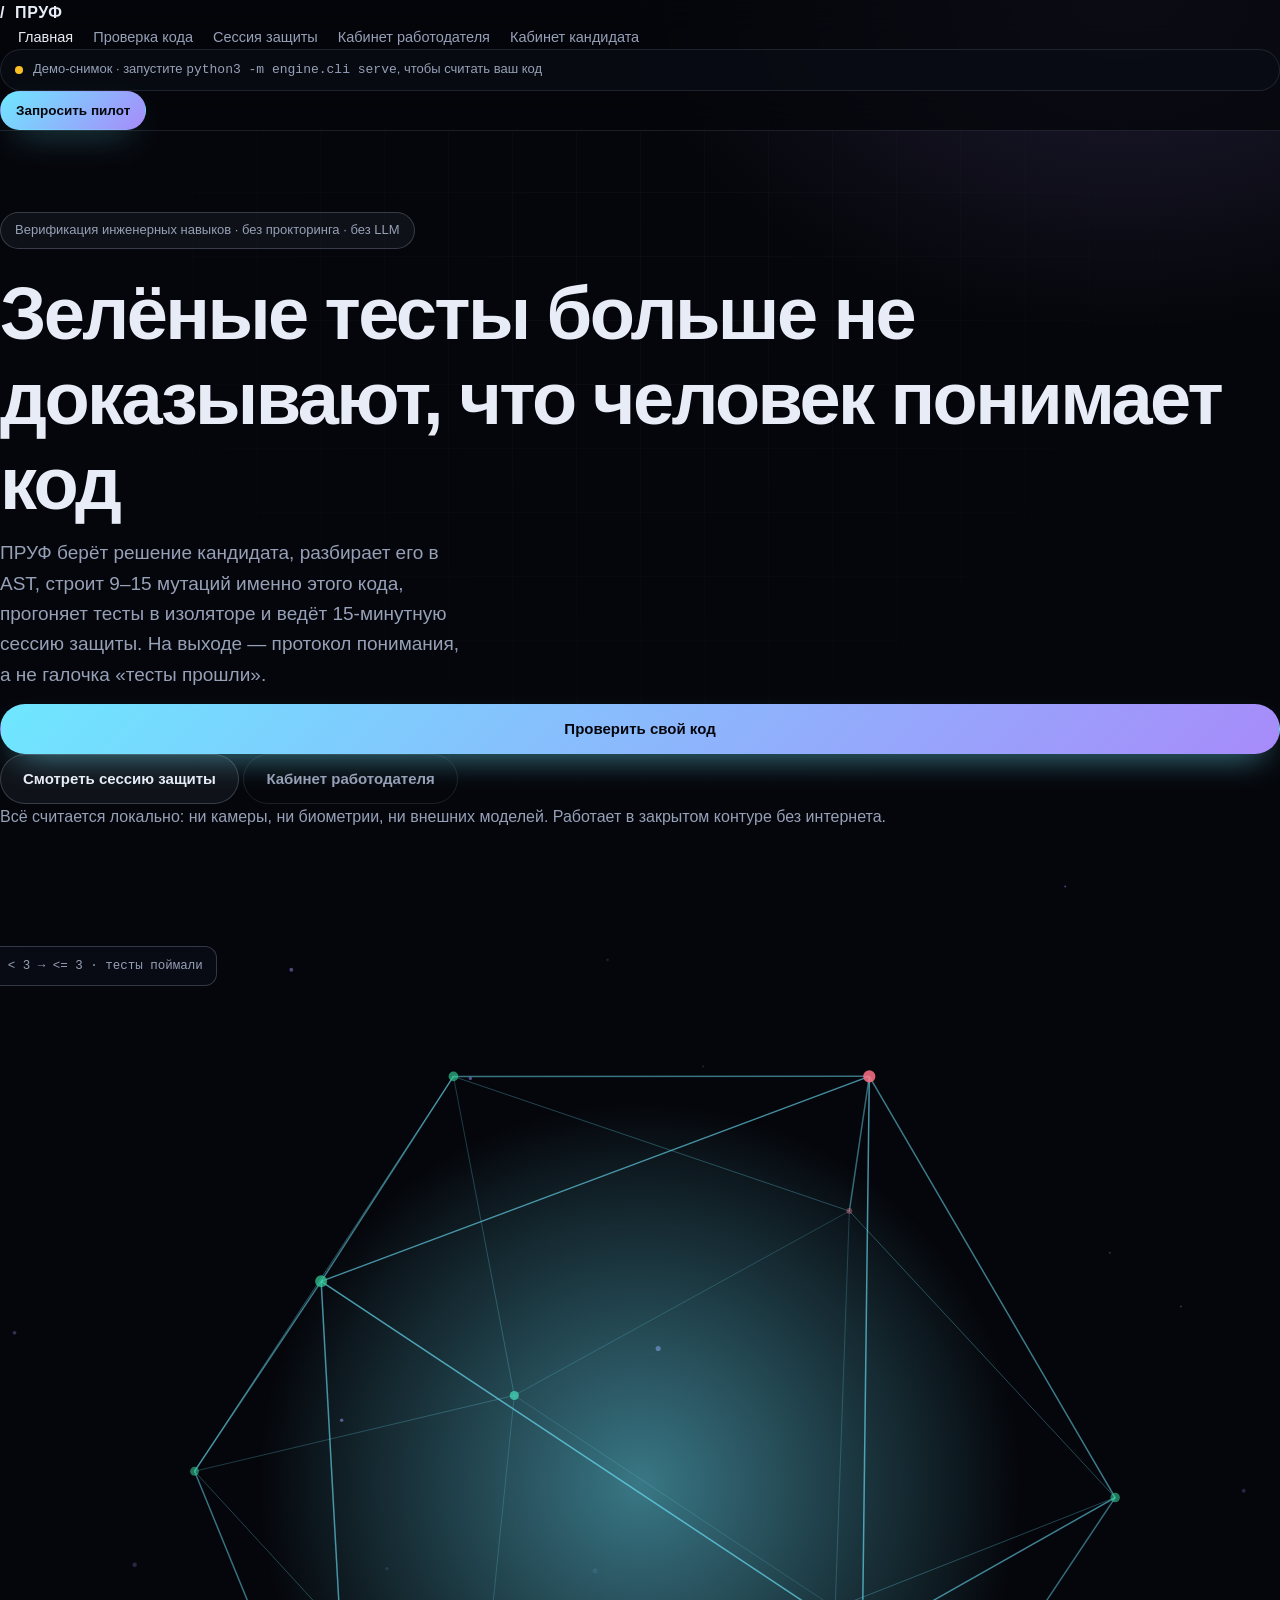
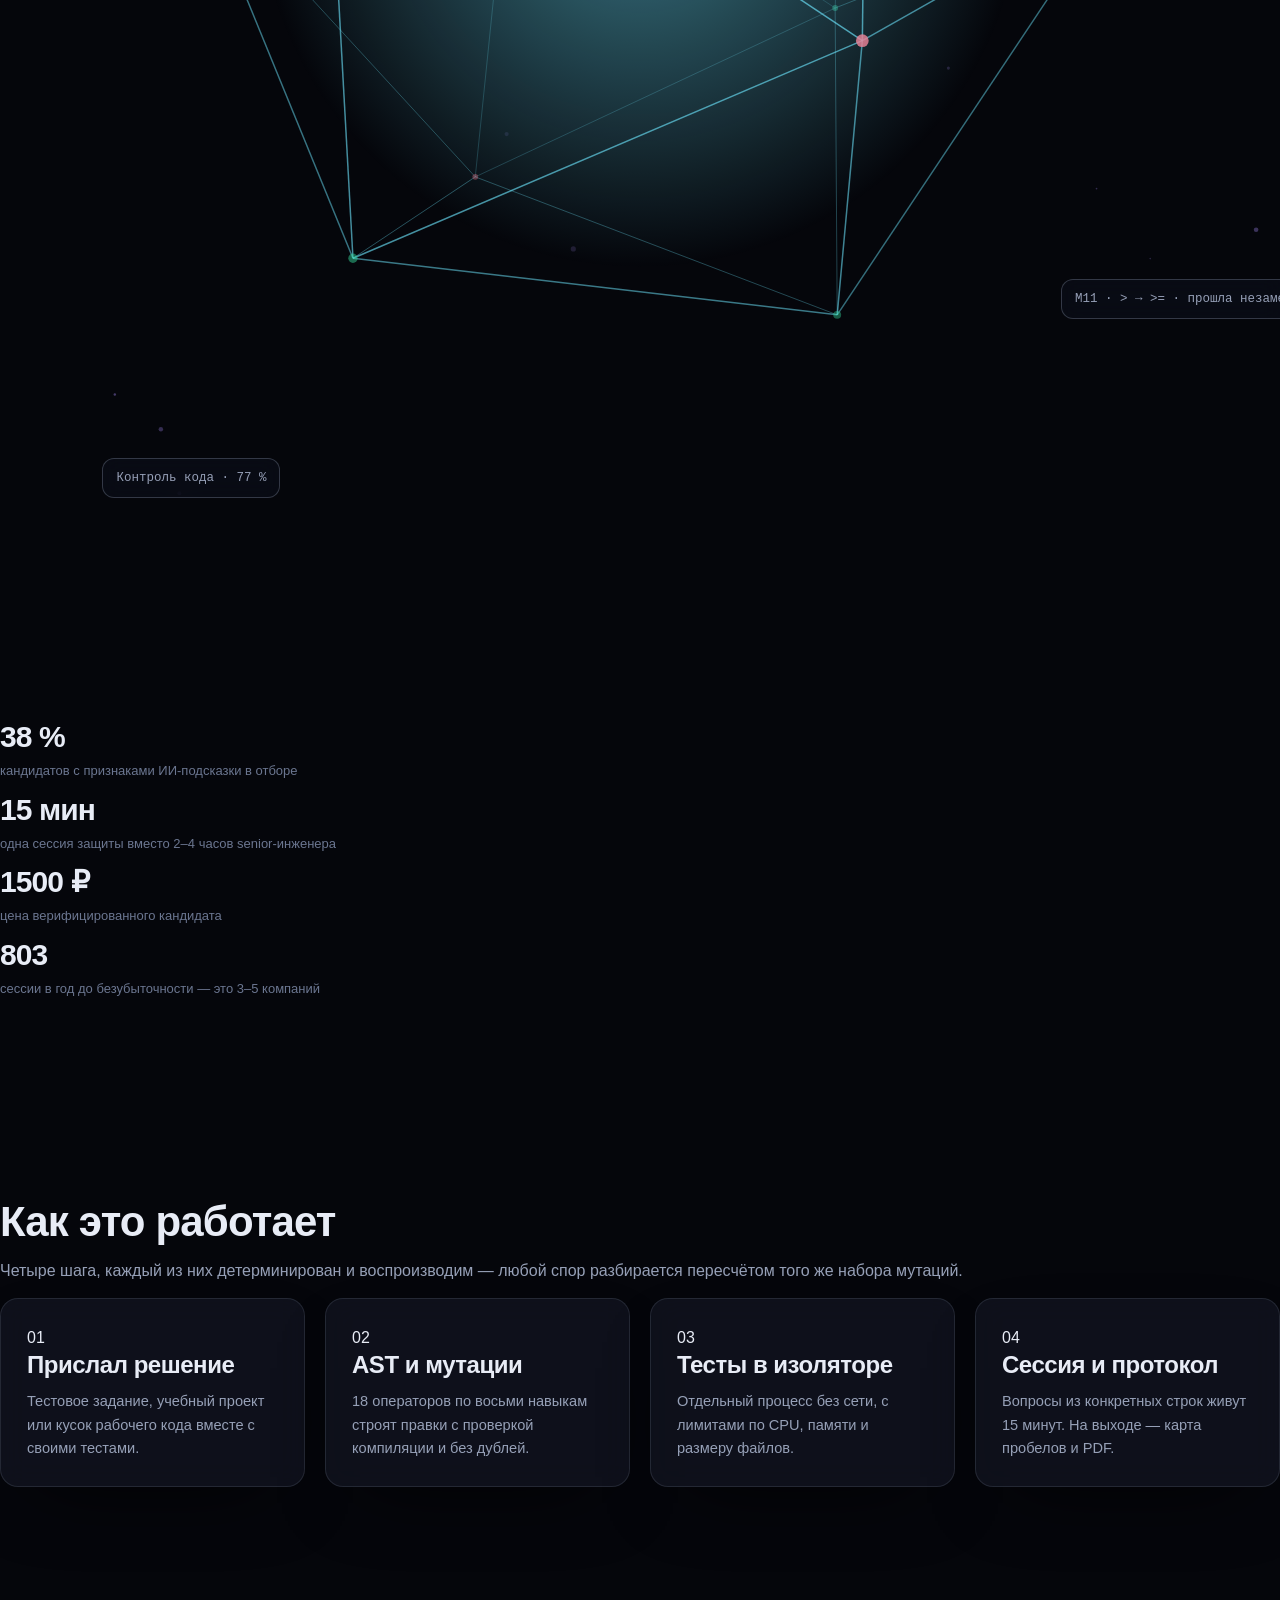
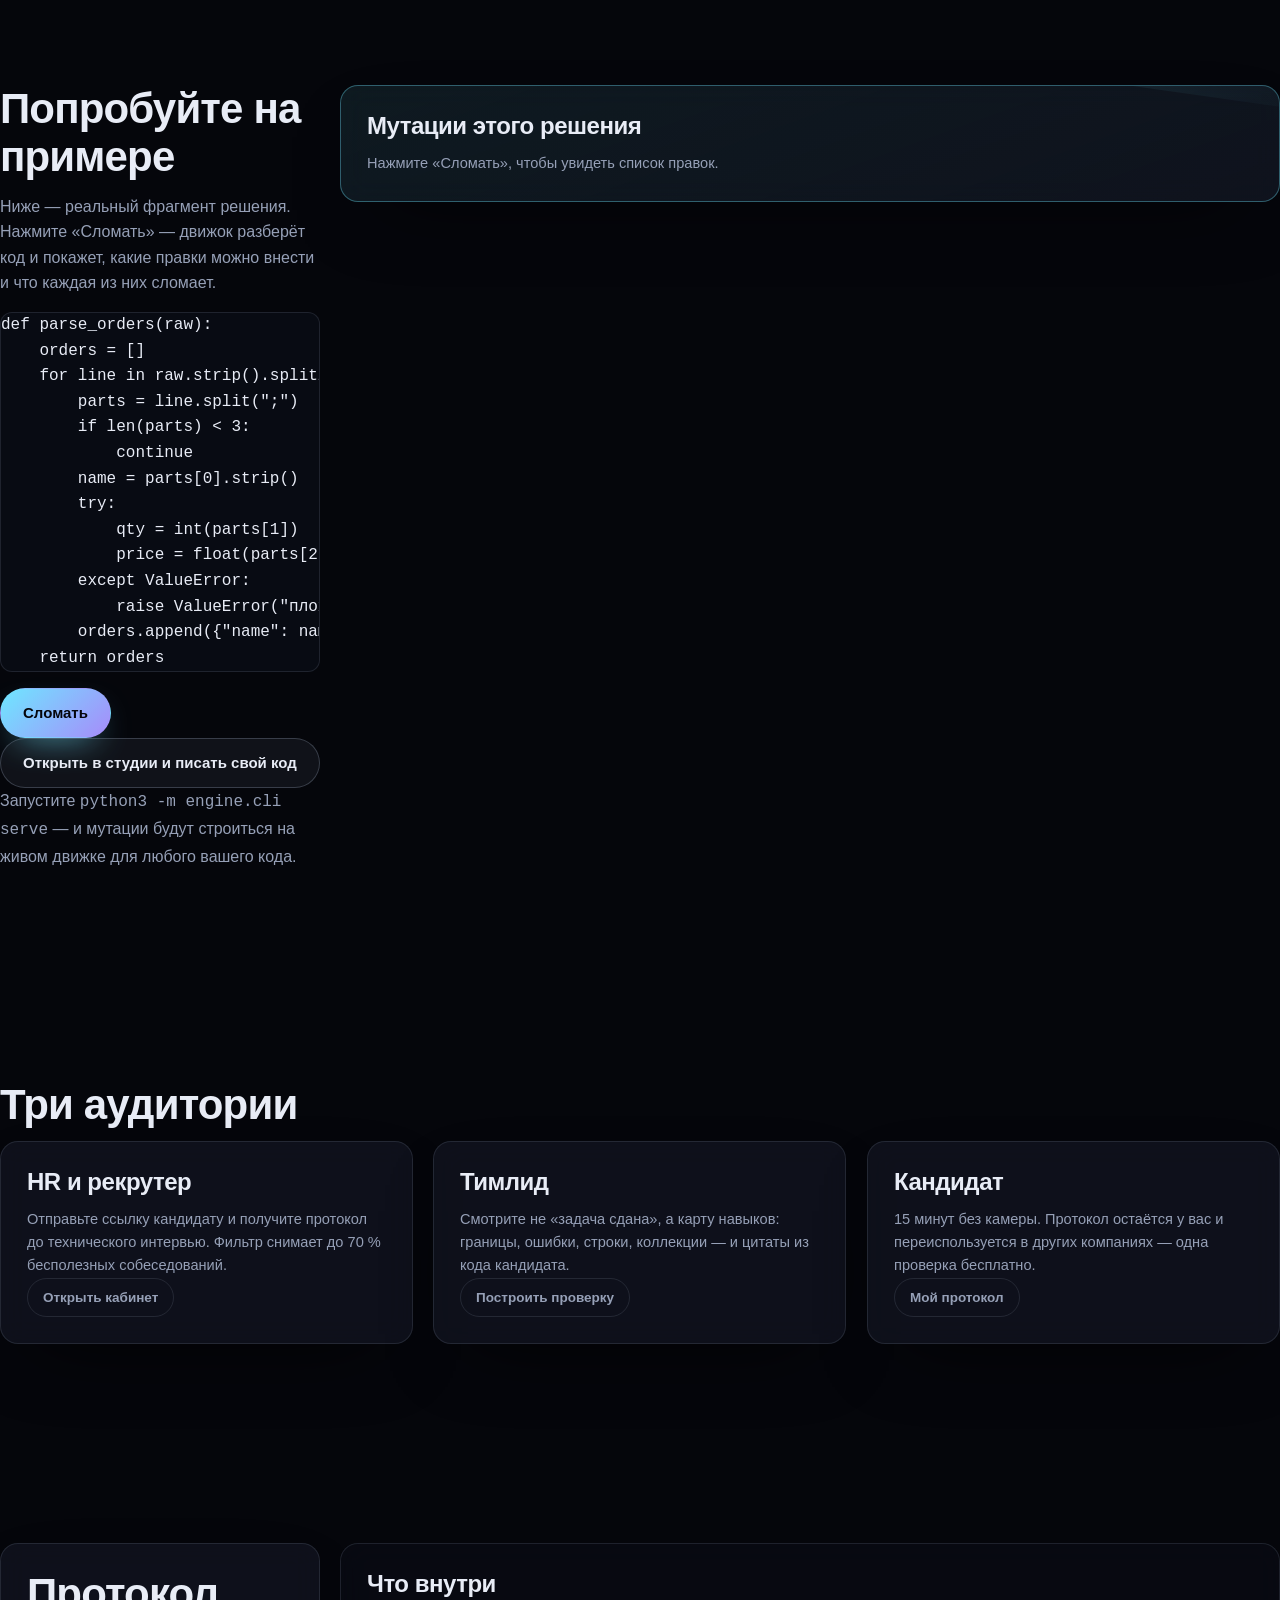
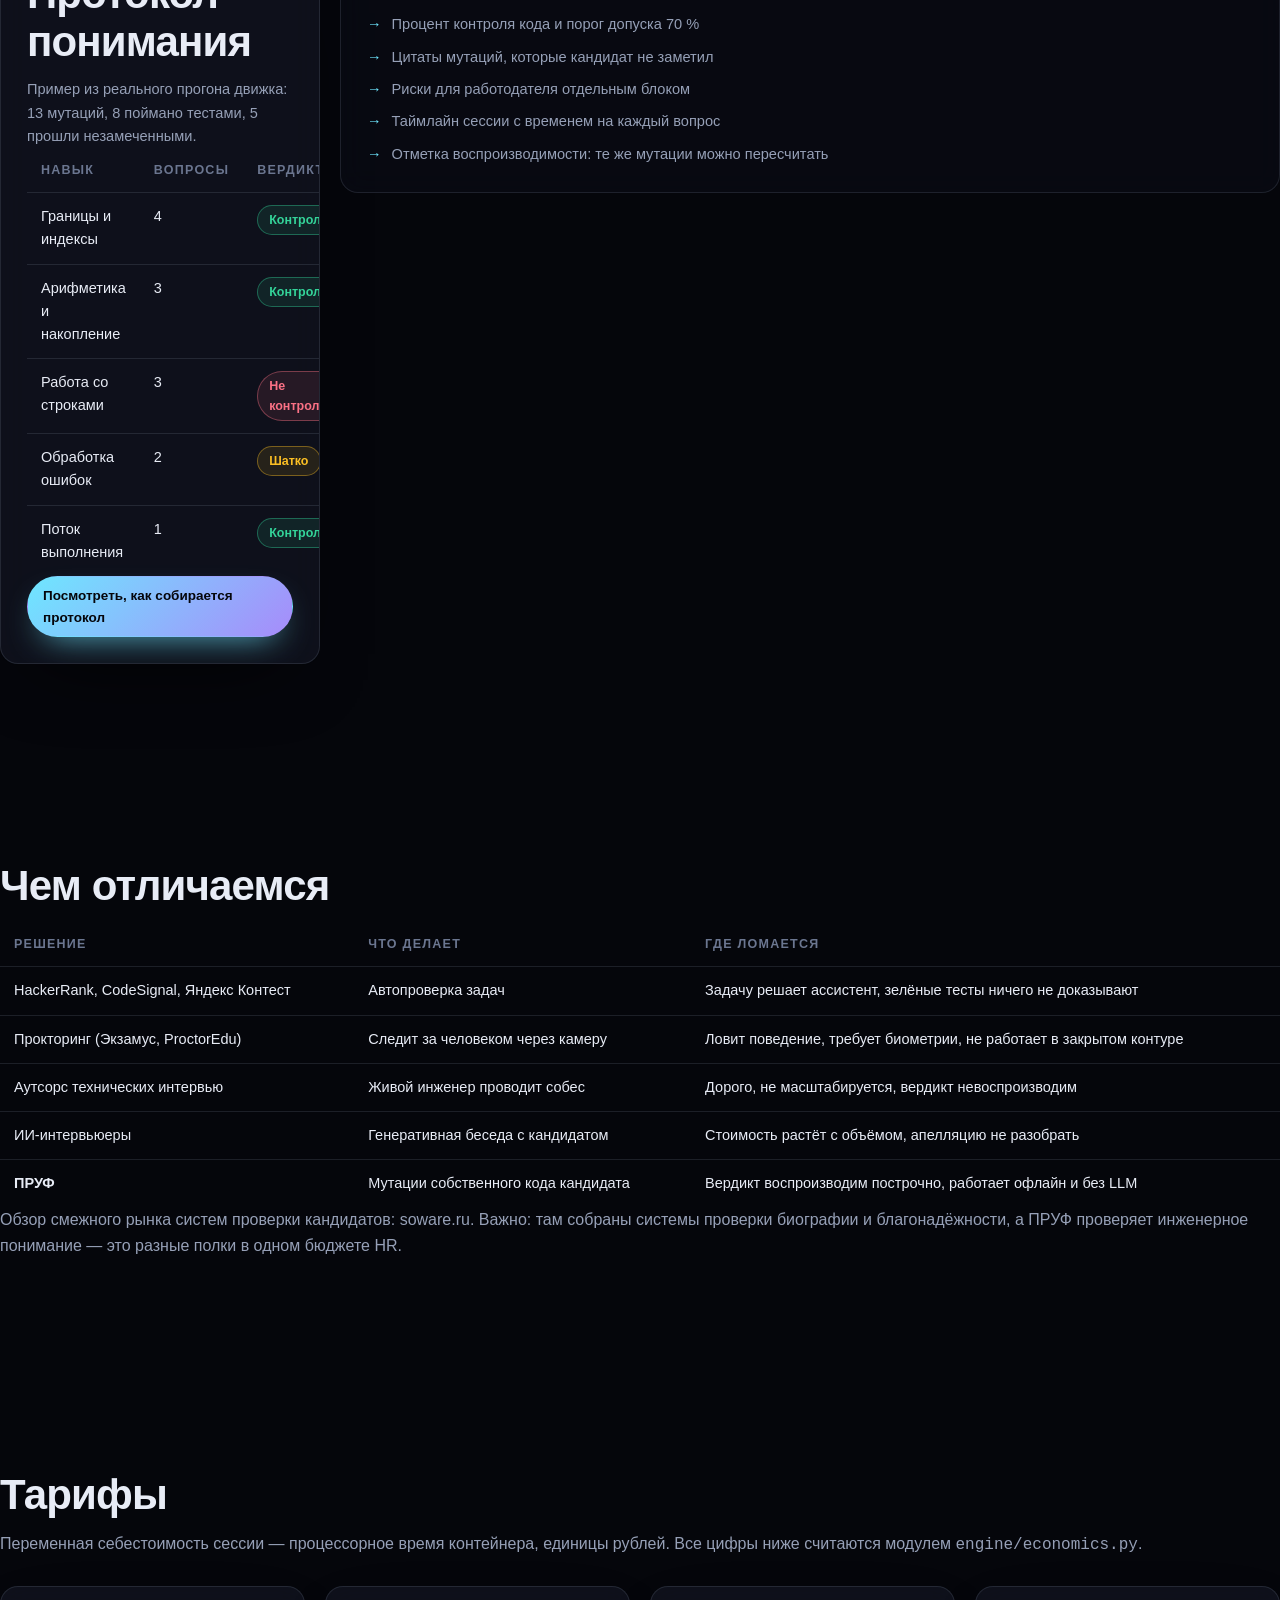
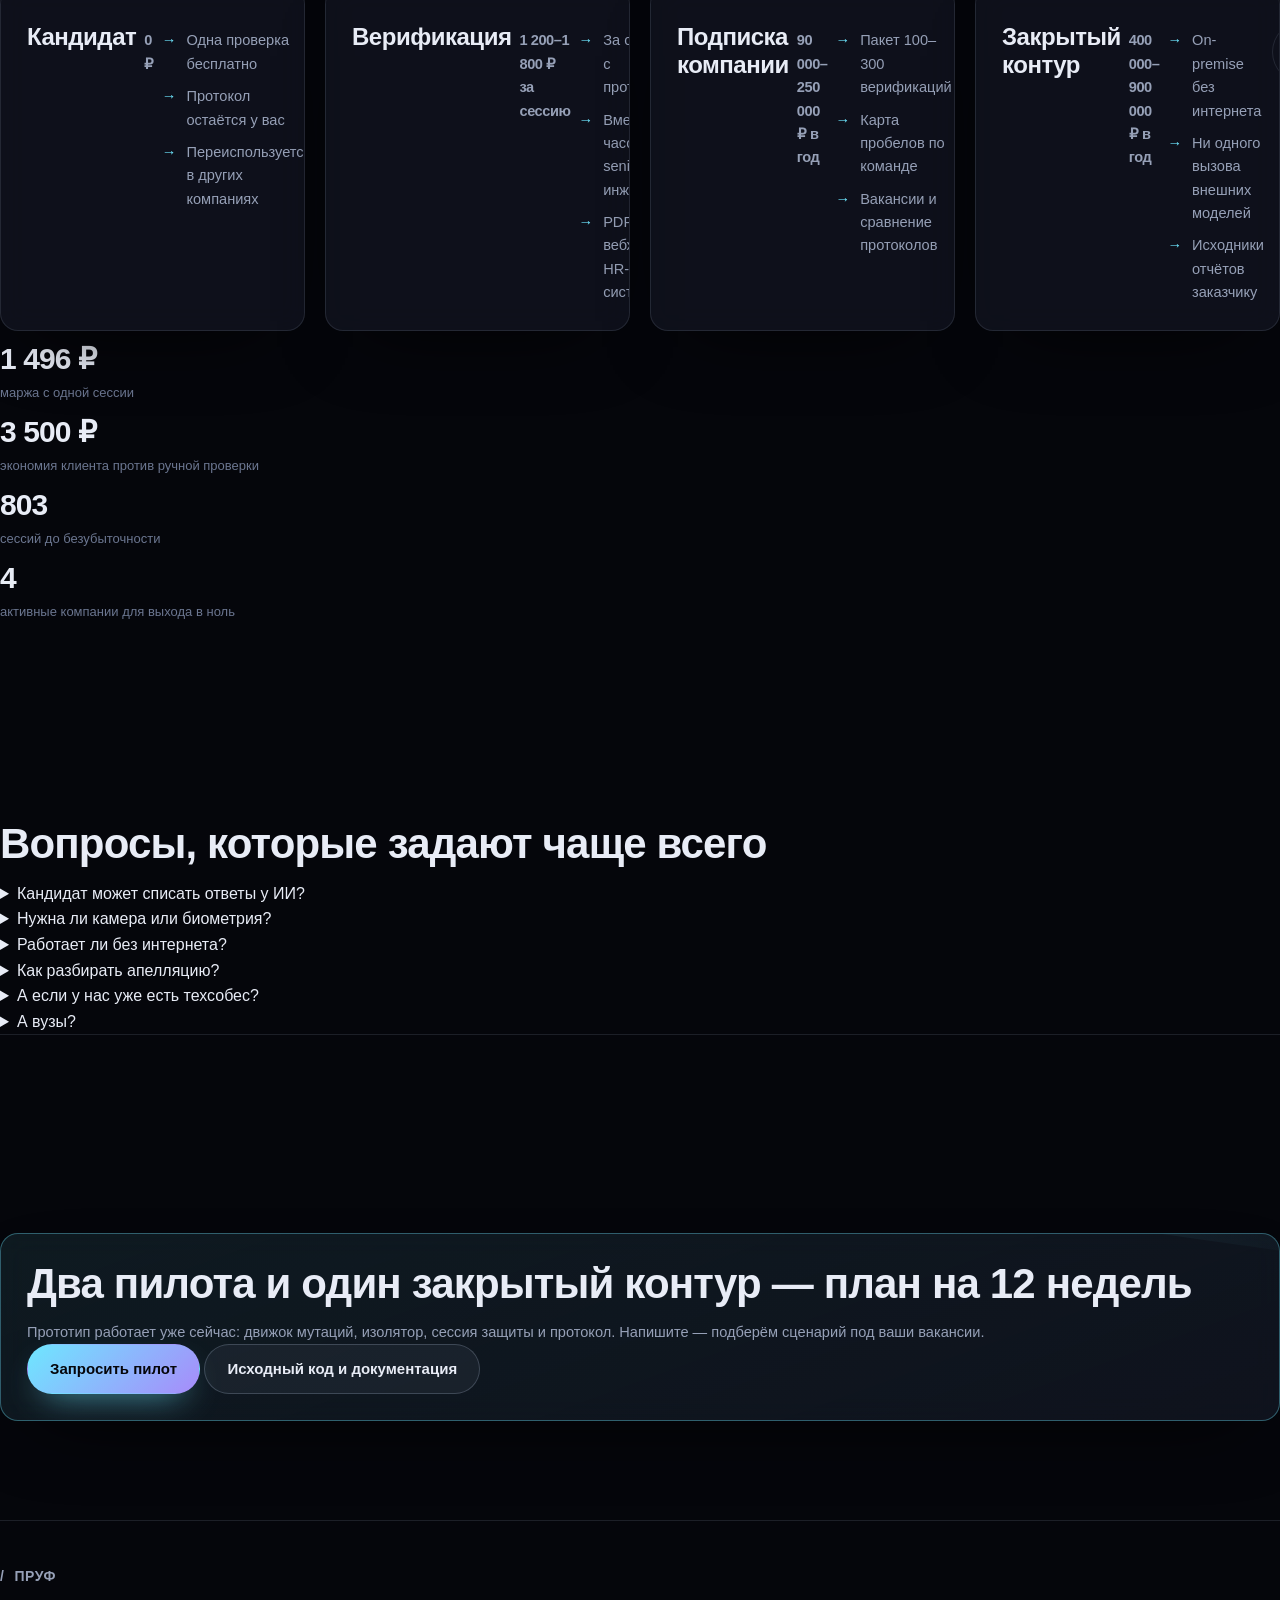
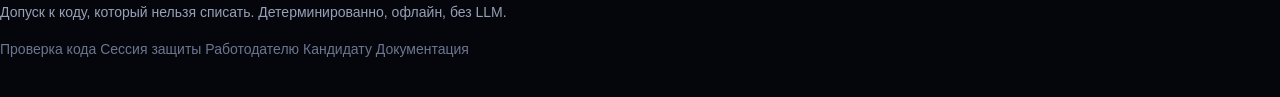
==== web/index.html @ 2e1e7171 "web: заглавная страница — 3D-сцена, живой пример мутаций, тарифы, FAQ" ====
<!doctype html>
<html lang="ru">
<head>
<meta charset="utf-8">
<meta name="viewport" content="width=device-width, initial-scale=1">
<title>ПРУФ — допуск к коду, который нельзя списать</title>
<meta name="description" content="ПРУФ — платформа верификации инженерных навыков: мутации кода кандидата, 15-минутная сессия защиты и протокол понимания без прокторинга и без LLM.">
<link rel="stylesheet" href="css/app.css">
</head>
<body>

<header class="nav">
  <a class="brand" href="index.html"><span class="brand__slash">/</span> ПРУФ</a>
  <nav class="nav__links">
    <a href="index.html">Главная</a>
    <a href="studio.html">Проверка кода</a>
    <a href="session.html?demo=1">Сессия защиты</a>
    <a href="employer.html">Кабинет работодателя</a>
    <a href="candidate.html">Кабинет кандидата</a>
  </nav>
  <div class="nav__actions">
    <span class="enginebar" data-engine-badge></span>
    <button class="btn btn--sm" type="button" data-modal-open="lead">Запросить пилот</button>
  </div>
</header>

<main>

<section class="hero">
  <div class="hero__text">
    <p class="hero__eyebrow reveal">Верификация инженерных навыков · без прокторинга · без LLM</p>
    <h1 class="hero__title reveal" data-delay="80">Зелёные тесты больше не доказывают, что человек понимает код</h1>
    <p class="hero__lead reveal" data-delay="160">ПРУФ берёт решение кандидата, разбирает его в AST, строит 9–15 мутаций именно этого кода, прогоняет тесты в изоляторе и ведёт 15-минутную сессию защиты. На выходе — протокол понимания, а не галочка «тесты прошли».</p>
    <div class="row row--wrap reveal" data-delay="240">
      <a class="btn btn--wide" href="studio.html">Проверить свой код</a>
      <a class="btn btn--ghost" href="session.html?demo=1">Смотреть сессию защиты</a>
      <a class="btn btn--quiet" href="employer.html">Кабинет работодателя</a>
    </div>
    <p class="hero__note reveal" data-delay="320">Всё считается локально: ни камеры, ни биометрии, ни внешних моделей. Работает в закрытом контуре без интернета.</p>
  </div>
  <div class="scene">
    <canvas class="scene__canvas" id="scene" data-scene width="720" height="620" aria-hidden="true"></canvas>
    <div class="scene__fallback" aria-hidden="true">
      <div class="scene__cube">
        <span class="f1"></span><span class="f2"></span><span class="f3"></span>
        <span class="f4"></span><span class="f5"></span><span class="f6"></span>
      </div>
    </div>
    <div class="scene__chip scene__chip--a">M03 · &lt; 3 → &lt;= 3 · тесты поймали</div>
    <div class="scene__chip scene__chip--b">M11 · &gt; → &gt;= · прошла незамеченной</div>
    <div class="scene__chip scene__chip--c">Контроль кода · 77 %</div>
  </div>
</section>

<section class="section">
  <div class="kpi reveal">
    <div class="kpi__item">
      <div class="kpi__value"><span data-count="38" data-suffix=" %">38 %</span></div>
      <div class="kpi__label">кандидатов с признаками ИИ-подсказки в отборе</div>
    </div>
    <div class="kpi__item">
      <div class="kpi__value"><span data-count="15" data-suffix=" мин">15 мин</span></div>
      <div class="kpi__label">одна сессия защиты вместо 2–4 часов senior-инженера</div>
    </div>
    <div class="kpi__item">
      <div class="kpi__value"><span data-count="1500" data-suffix=" ₽">1 500 ₽</span></div>
      <div class="kpi__label">цена верифицированного кандидата</div>
    </div>
    <div class="kpi__item">
      <div class="kpi__value"><span data-count="803" data-suffix="">803</span></div>
      <div class="kpi__label">сессии в год до безубыточности — это 3–5 компаний</div>
    </div>
  </div>
</section>

<section class="section" id="how">
  <h2 class="section__title reveal">Как это работает</h2>
  <p class="section__lead reveal" data-delay="60">Четыре шага, каждый из них детерминирован и воспроизводим — любой спор разбирается пересчётом того же набора мутаций.</p>
  <div class="grid grid--4">
    <article class="card card--tilt reveal" data-delay="0">
      <span class="card__step">01</span>
      <h3>Прислал решение</h3>
      <p>Тестовое задание, учебный проект или кусок рабочего кода вместе с своими тестами.</p>
    </article>
    <article class="card card--tilt reveal" data-delay="90">
      <span class="card__step">02</span>
      <h3>AST и мутации</h3>
      <p>18 операторов по восьми навыкам строят правки с проверкой компиляции и без дублей.</p>
    </article>
    <article class="card card--tilt reveal" data-delay="180">
      <span class="card__step">03</span>
      <h3>Тесты в изоляторе</h3>
      <p>Отдельный процесс без сети, с лимитами по CPU, памяти и размеру файлов.</p>
    </article>
    <article class="card card--tilt reveal" data-delay="270">
      <span class="card__step">04</span>
      <h3>Сессия и протокол</h3>
      <p>Вопросы из конкретных строк живут 15 минут. На выходе — карта пробелов и PDF.</p>
    </article>
  </div>
</section>

<section class="section" id="try">
  <div class="grid grid--sidebar">
    <div class="reveal">
      <h2 class="section__title">Попробуйте на примере</h2>
      <p class="section__lead">Ниже — реальный фрагмент решения. Нажмите «Сломать» — движок разберёт код и покажет, какие правки можно внести и что каждая из них сломает.</p>
      <pre class="editor editor--static"><code id="try-code">def parse_orders(raw):
    orders = []
    for line in raw.strip().splitlines():
        parts = line.split(";")
        if len(parts) &lt; 3:
            continue
        name = parts[0].strip()
        try:
            qty = int(parts[1])
            price = float(parts[2])
        except ValueError:
            raise ValueError("плохая строка")
        orders.append({"name": name, "qty": qty, "price": price})
    return orders</code></pre>
      <div class="row row--wrap">
        <button class="btn" type="button" id="try-break">Сломать</button>
        <a class="btn btn--ghost" href="studio.html">Открыть в студии и писать свой код</a>
      </div>
      <p class="muted" id="try-note">Запустите <code>python3 -m engine.cli serve</code> — и мутации будут строиться на живом движке для любого вашего кода.</p>
    </div>
    <div class="card card--accent reveal" data-delay="120">
      <h3>Мутации этого решения</h3>
      <div id="try-mutations" class="mutlist">
        <p class="muted">Нажмите «Сломать», чтобы увидеть список правок.</p>
      </div>
    </div>
  </div>
</section>

<section class="section" id="audience">
  <h2 class="section__title reveal">Три аудитории</h2>
  <div class="grid grid--3">
    <article class="card card--tilt reveal">
      <h3>HR и рекрутер</h3>
      <p>Отправьте ссылку кандидату и получите протокол до технического интервью. Фильтр снимает до 70 % бесполезных собеседований.</p>
      <a class="btn btn--sm btn--quiet" href="employer.html">Открыть кабинет</a>
    </article>
    <article class="card card--tilt reveal" data-delay="90">
      <h3>Тимлид</h3>
      <p>Смотрите не «задача сдана», а карту навыков: границы, ошибки, строки, коллекции — и цитаты из кода кандидата.</p>
      <a class="btn btn--sm btn--quiet" href="studio.html">Построить проверку</a>
    </article>
    <article class="card card--tilt reveal" data-delay="180">
      <h3>Кандидат</h3>
      <p>15 минут без камеры. Протокол остаётся у вас и переиспользуется в других компаниях — одна проверка бесплатно.</p>
      <a class="btn btn--sm btn--quiet" href="candidate.html">Мой протокол</a>
    </article>
  </div>
</section>

<section class="section" id="protocol">
  <div class="grid grid--sidebar">
    <div class="card reveal">
      <h2>Протокол понимания</h2>
      <p class="muted">Пример из реального прогона движка: 13 мутаций, 8 поймано тестами, 5 прошли незамеченными.</p>
      <table class="table">
        <thead><tr><th>Навык</th><th>Вопросы</th><th>Вердикт</th></tr></thead>
        <tbody>
          <tr><td>Границы и индексы</td><td>4</td><td><span class="badge badge--ok">Контролирует</span></td></tr>
          <tr><td>Арифметика и накопление</td><td>3</td><td><span class="badge badge--ok">Контролирует</span></td></tr>
          <tr><td>Работа со строками</td><td>3</td><td><span class="badge badge--bad">Не контролирует</span></td></tr>
          <tr><td>Обработка ошибок</td><td>2</td><td><span class="badge badge--warn">Шатко</span></td></tr>
          <tr><td>Поток выполнения</td><td>1</td><td><span class="badge badge--ok">Контролирует</span></td></tr>
        </tbody>
      </table>
      <a class="btn btn--sm" href="session.html?demo=1">Посмотреть, как собирается протокол</a>
    </div>
    <div class="card card--flat reveal" data-delay="120">
      <h3>Что внутри</h3>
      <ul class="list">
        <li>Процент контроля кода и порог допуска 70 %</li>
        <li>Цитаты мутаций, которые кандидат не заметил</li>
        <li>Риски для работодателя отдельным блоком</li>
        <li>Таймлайн сессии с временем на каждый вопрос</li>
        <li>Отметка воспроизводимости: те же мутации можно пересчитать</li>
      </ul>
    </div>
  </div>
</section>

<section class="section" id="vs">
  <h2 class="section__title reveal">Чем отличаемся</h2>
  <div class="reveal" data-delay="60">
  <table class="table">
    <thead><tr><th>Решение</th><th>Что делает</th><th>Где ломается</th></tr></thead>
    <tbody>
      <tr><td>HackerRank, CodeSignal, Яндекс Контест</td><td>Автопроверка задач</td><td>Задачу решает ассистент, зелёные тесты ничего не доказывают</td></tr>
      <tr><td>Прокторинг (Экзамус, ProctorEdu)</td><td>Следит за человеком через камеру</td><td>Ловит поведение, требует биометрии, не работает в закрытом контуре</td></tr>
      <tr><td>Аутсорс технических интервью</td><td>Живой инженер проводит собес</td><td>Дорого, не масштабируется, вердикт невоспроизводим</td></tr>
      <tr><td>ИИ-интервьюеры</td><td>Генеративная беседа с кандидатом</td><td>Стоимость растёт с объёмом, апелляцию не разобрать</td></tr>
      <tr><td><b>ПРУФ</b></td><td>Мутации собственного кода кандидата</td><td>Вердикт воспроизводим построчно, работает офлайн и без LLM</td></tr>
    </tbody>
  </table>
  </div>
  <p class="muted reveal" data-delay="120">Обзор смежного рынка систем проверки кандидатов: <a href="https://soware.ru/categories/position-candidate-background-check-systems" target="_blank" rel="noopener">soware.ru</a>. Важно: там собраны системы проверки биографии и благонадёжности, а ПРУФ проверяет инженерное понимание — это разные полки в одном бюджете HR.</p>
</section>

<section class="section" id="pricing">
  <h2 class="section__title reveal">Тарифы</h2>
  <p class="section__lead reveal" data-delay="60">Переменная себестоимость сессии — процессорное время контейнера, единицы рублей. Все цифры ниже считаются модулем <code>engine/economics.py</code>.</p>
  <div class="grid grid--4" id="prices">
    <article class="card price reveal">
      <h3>Кандидат</h3>
      <p class="price__value">0 ₽</p>
      <ul class="list">
        <li>Одна проверка бесплатно</li>
        <li>Протокол остаётся у вас</li>
        <li>Переиспользуется в других компаниях</li>
      </ul>
      <a class="btn btn--sm btn--quiet" href="studio.html">Начать</a>
    </article>
    <article class="card price price--accent reveal" data-delay="90">
      <h3>Верификация</h3>
      <p class="price__value" id="price-verification">1 500 ₽</p>
      <ul class="list">
        <li>За сессию с протоколом</li>
        <li>Вместо 2–4 часов senior-инженера</li>
        <li>PDF и вебхук в HR-систему</li>
      </ul>
      <button class="btn btn--sm" type="button" data-modal-open="lead">Заказать пилот</button>
    </article>
    <article class="card price reveal" data-delay="180">
      <h3>Подписка компании</h3>
      <p class="price__value" id="price-subscription">от 90 000 ₽/год</p>
      <ul class="list">
        <li>Пакет 100–300 верификаций</li>
        <li>Карта пробелов по команде</li>
        <li>Вакансии и сравнение протоколов</li>
      </ul>
      <button class="btn btn--sm btn--quiet" type="button" data-modal-open="lead">Обсудить</button>
    </article>
    <article class="card price reveal" data-delay="270">
      <h3>Закрытый контур</h3>
      <p class="price__value" id="price-onprem">от 400 000 ₽/год</p>
      <ul class="list">
        <li>On-premise без интернета</li>
        <li>Ни одного вызова внешних моделей</li>
        <li>Исходники отчётов заказчику</li>
      </ul>
      <button class="btn btn--sm btn--quiet" type="button" data-modal-open="lead">Запросить условия</button>
    </article>
  </div>
  <div class="kpi reveal" data-delay="120" id="econ">
    <div class="kpi__item"><div class="kpi__value" id="econ-margin">1 496 ₽</div><div class="kpi__label">маржа с одной сессии</div></div>
    <div class="kpi__item"><div class="kpi__value" id="econ-saving">3 500 ₽</div><div class="kpi__label">экономия клиента против ручной проверки</div></div>
    <div class="kpi__item"><div class="kpi__value" id="econ-breakeven">803</div><div class="kpi__label">сессий до безубыточности</div></div>
    <div class="kpi__item"><div class="kpi__value" id="econ-companies">4</div><div class="kpi__label">активные компании для выхода в ноль</div></div>
  </div>
</section>

<section class="section" id="faq">
  <h2 class="section__title reveal">Вопросы, которые задают чаще всего</h2>
  <div class="faq reveal" data-delay="60">
    <details><summary>Кандидат может списать ответы у ИИ?</summary><p>Вопросы строятся из конкретных строк его же решения и живут 15 минут. Чтобы ответить чужой модели, нужно передать ей код, тесты, все мутации и успеть быстрее таймера.</p></details>
    <details><summary>Нужна ли камера или биометрия?</summary><p>Нет. Проверяется содержание, а не поведение. Это дешевле прокторинга и чище юридически: персональные данные сводятся к имени и решению.</p></details>
    <details><summary>Работает ли без интернета?</summary><p>Да. Ядро — стандартная библиотека Python без внешних зависимостей и без сетевых вызовов. Именно это открывает закрытые контуры.</p></details>
    <details><summary>Как разбирать апелляцию?</summary><p>В протоколе есть отпечаток решения и список мутаций. Запустите <code>python3 -m engine.cli analyze</code> — вы получите те же цифры.</p></details>
    <details><summary>А если у нас уже есть техсобес?</summary><p>ПРУФ не заменяет собес, а ставится перед ним как фильтр: собес начинается с карты пробелов, а не с нуля.</p></details>
    <details><summary>А вузы?</summary><p>Бесплатно и через LTI 1.3: запуск из курса Moodle, оценка уходит в журнал. Вуз — канал и источник данных, а не плательщик.</p></details>
  </div>
</section>

<section class="section section--cta reveal">
  <div class="card card--accent">
    <h2>Два пилота и один закрытый контур — план на 12 недель</h2>
    <p>Прототип работает уже сейчас: движок мутаций, изолятор, сессия защиты и протокол. Напишите — подберём сценарий под ваши вакансии.</p>
    <div class="row row--wrap">
      <button class="btn" type="button" data-modal-open="lead">Запросить пилот</button>
      <a class="btn btn--ghost" href="https://github.com/akekosik/pruf-platform" target="_blank" rel="noopener">Исходный код и документация</a>
    </div>
  </div>
</section>

</main>

<footer class="footer">
  <div>
    <p class="brand"><span class="brand__slash">/</span> ПРУФ</p>
    <p class="muted">Допуск к коду, который нельзя списать. Детерминированно, офлайн, без LLM.</p>
  </div>
  <div class="footer__links">
    <a href="studio.html">Проверка кода</a>
    <a href="session.html?demo=1">Сессия защиты</a>
    <a href="employer.html">Работодателю</a>
    <a href="candidate.html">Кандидату</a>
    <a href="https://github.com/akekosik/pruf-platform/blob/main/docs/documentation.md" target="_blank" rel="noopener">Документация</a>
  </div>
</footer>

<div class="modal" id="modal-lead" hidden>
  <div class="modal__backdrop" data-modal-close></div>
  <div class="modal__body">
    <button class="modal__close" type="button" data-modal-close aria-label="Закрыть">×</button>
    <h3>Заявка на пилот</h3>
    <p class="muted">Две недели на договор, пакет до 20 верификаций в пилоте.</p>
    <form data-lead-form>
      <label class="field"><span>Имя</span><input name="name" required placeholder="Как к вам обращаться"></label>
      <label class="field"><span>Компания</span><input name="company" placeholder="Название"></label>
      <label class="field"><span>Почта или телеграм</span><input name="contact" required placeholder="для ответа"></label>
      <label class="field"><span>Сценарий</span>
        <select name="scenario">
          <option>Найм разработчиков</option>
          <option>Стажировка или целевой набор</option>
          <option>Внутренний допуск сотрудников</option>
          <option>Закрытый контур (on-premise)</option>
          <option>Вуз или СПО</option>
        </select>
      </label>
      <label class="field"><span>Комментарий</span><textarea name="comment" rows="3" placeholder="Сколько кандидатов в месяц, какие стеки"></textarea></label>
      <button class="btn btn--wide" type="submit">Отправить заявку</button>
    </form>
  </div>
</div>

<script src="js/app.js"></script>
<script>
(function () {
  var P = window.PRUF;
  if (!P) return;

  /* 3D-сцена: если ядро ещё не запустило анимацию на canvas, запускаем вручную. */
  P.ready(function () {
    setTimeout(function () {
      var canvas = document.getElementById("scene");
      if (!canvas || !canvas.getContext) return;
      var painted = false;
      try {
        var ctx = canvas.getContext("2d");
        var data = ctx.getImageData(0, 0, Math.min(64, canvas.width), Math.min(64, canvas.height)).data;
        for (var i = 3; i < data.length; i += 4) { if (data[i] !== 0) { painted = true; break; } }
      } catch (error) { painted = true; }
      if (!painted && typeof P.scene === "function") {
        try {
          P.scene(canvas);
          var fallback = document.querySelector(".scene__fallback");
          if (fallback) fallback.style.display = "none";
        } catch (error) { /* остаётся CSS-куб */ }
      }
    }, 420);
  });

  /* Живой пример: кнопка «Сломать» строит мутации через движок или берёт демо-снимок. */
  P.ready(function () {
    var button = document.getElementById("try-break");
    var host = document.getElementById("try-mutations");
    var note = document.getElementById("try-note");
    if (!button || !host) return;
    button.addEventListener("click", function () {
      var source = document.getElementById("try-code");
      var code = source ? source.textContent : "";
      button.disabled = true;
      button.textContent = "\u041b\u043e\u043c\u0430\u0435\u043c\u2026";
      host.innerHTML = "<p class=\"muted\">\u0420\u0430\u0437\u0431\u0438\u0440\u0430\u0435\u043c AST\u2026</p>";
      P.engine.mutate(code, 8).then(function (preview) {
        var list = preview.mutations || [];
        host.innerHTML = "";
        if (!list.length) {
          host.innerHTML = "<p class=\"muted\">\u041c\u0443\u0442\u0430\u0446\u0438\u0438 \u043d\u0435 \u043f\u043e\u0441\u0442\u0440\u043e\u0438\u043b\u0438\u0441\u044c.</p>";
        }
        list.slice(0, 8).forEach(function (mutation, index) {
          var item = P.el("div", { class: "mut " + (mutation.status === "survived" ? "is-survived" : mutation.status === "killed" ? "is-killed" : ""), style: "animation-delay:" + (index * 45) + "ms" }, [
            P.el("div", { class: "mut__head" }, [
              P.el("span", { class: "mut__id", text: mutation.id }),
              P.el("span", { class: "mut__line", text: "\u0441\u0442\u0440\u043e\u043a\u0430 " + (mutation.line || "?") }),
              P.el("span", { class: "mut__status", text: mutation.skill_title || "" })
            ]),
            P.el("div", { class: "mut__diff" }, [
              P.el("code", { class: "mut__before", text: "\u2212 " + (mutation.before || "") }),
              P.el("code", { class: "mut__after", text: "+ " + (mutation.after || "") })
            ]),
            mutation.consequence ? P.el("p", { class: "mut__why", text: mutation.consequence }) : null
          ]);
          host.appendChild(item);
        });
        if (note) {
          note.textContent = preview.__demo
            ? "\u0414\u0435\u043c\u043e-\u0441\u043d\u0438\u043c\u043e\u043a: \u044d\u0442\u043e \u0440\u0435\u0430\u043b\u044c\u043d\u044b\u0439 \u0440\u0435\u0437\u0443\u043b\u044c\u0442\u0430\u0442 \u043f\u0440\u043e\u0433\u043e\u043d\u0430 \u0434\u0432\u0438\u0436\u043a\u0430, \u0437\u0430\u0444\u0438\u043a\u0441\u0438\u0440\u043e\u0432\u0430\u043d\u043d\u044b\u0439 \u0432 \u0440\u0435\u043f\u043e\u0437\u0438\u0442\u043e\u0440\u0438\u0438. \u0417\u0430\u043f\u0443\u0441\u0442\u0438\u0442\u0435 python3 -m engine.cli serve \u2014 \u0438 \u043c\u0443\u0442\u0430\u0446\u0438\u0438 \u0431\u0443\u0434\u0443\u0442 \u0441\u0447\u0438\u0442\u0430\u0442\u044c\u0441\u044f \u043d\u0430 \u043b\u044e\u0431\u043e\u043c \u0432\u0430\u0448\u0435\u043c \u043a\u043e\u0434\u0435."
            : "\u041c\u0443\u0442\u0430\u0446\u0438\u0438 \u043f\u043e\u0441\u0442\u0440\u043e\u0435\u043d\u044b \u0436\u0438\u0432\u044b\u043c \u0434\u0432\u0438\u0436\u043a\u043e\u043c: \u043c\u0435\u0441\u0442 \u0434\u043b\u044f \u043f\u0440\u0430\u0432\u043a\u0438 \u2014 " + (preview.sites || list.length) + ".";
        }
      }).catch(function (error) {
        host.innerHTML = "<p class=\"muted\">\u041e\u0448\u0438\u0431\u043a\u0430: " + P.escapeHtml(error.message) + "</p>";
      }).then(function () {
        button.disabled = false;
        button.textContent = "\u0421\u043b\u043e\u043c\u0430\u0442\u044c \u0435\u0449\u0451 \u0440\u0430\u0437";
      });
    });
  });

  /* Цифры тарифов и юнит-экономики берутся из engine/economics.py. */
  P.ready(function () {
    P.engine.economics().then(function (data) {
      var unit = data.unit || {}, breakeven = data.breakeven || {}, prices = data.prices || {};
      function set(id, value) { var node = document.getElementById(id); if (node && value !== undefined && value !== null) node.textContent = value; }
      set("econ-margin", P.money(unit.margin));
      set("econ-saving", P.money(unit.client_saving));
      set("econ-breakeven", breakeven.sessions_needed);
      set("econ-companies", breakeven.companies_needed);
      if (prices.verification) set("price-verification", prices.verification);
      if (prices.subscription) set("price-subscription", prices.subscription);
      if (prices.onprem) set("price-onprem", prices.onprem);
    }).catch(function () { /* остаются статичные значения из разметки */ });
  });
})();
</script>
</body>
</html>
---- web/css/app.css ----
:root {
  --bg: #05060b;
  --bg-soft: #0a0d16;
  --panel: rgba(18, 22, 34, 0.72);
  --panel-solid: #11141f;
  --line: rgba(148, 163, 184, 0.16);
  --line-strong: rgba(148, 163, 184, 0.3);
  --text: #e8ecf6;
  --muted: #96a0b7;
  --dim: #6b7690;
  --accent: #6ee7ff;
  --accent-2: #a78bfa;
  --accent-3: #f0abfc;
  --ok: #34d399;
  --warn: #fbbf24;
  --bad: #fb7185;
  --radius: 18px;
  --radius-sm: 12px;
  --shadow: 0 30px 80px -40px rgba(0, 0, 0, 0.95);
  --mono: "JetBrains Mono", "SF Mono", "Cascadia Code", Consolas, "Liberation Mono", monospace;
  --sans: "Inter", -apple-system, BlinkMacSystemFont, "Segoe UI", "Helvetica Neue", Arial, sans-serif;
}

* { box-sizing: border-box; }

html { scroll-behavior: smooth; }

body {
  margin: 0;
  min-height: 100vh;
  background:
    radial-gradient(1100px 700px at 12% -10%, rgba(110, 231, 255, 0.16), transparent 60%),
    radial-gradient(900px 600px at 88% 0%, rgba(167, 139, 250, 0.16), transparent 55%),
    radial-gradient(1200px 900px at 50% 120%, rgba(240, 171, 252, 0.08), transparent 60%),
    var(--bg);
  color: var(--text);
  font-family: var(--sans);
  font-size: 16px;
  line-height: 1.6;
  -webkit-font-smoothing: antialiased;
}

body::before {
  content: "";
  position: fixed;
  inset: 0;
  pointer-events: none;
  background-image:
    linear-gradient(rgba(148, 163, 184, 0.045) 1px, transparent 1px),
    linear-gradient(90deg, rgba(148, 163, 184, 0.045) 1px, transparent 1px);
  background-size: 64px 64px;
  mask-image: radial-gradient(circle at 50% 30%, black, transparent 78%);
  z-index: 0;
}

a { color: inherit; text-decoration: none; }

h1, h2, h3, h4 { line-height: 1.15; margin: 0 0 12px; letter-spacing: -0.02em; font-weight: 650; }
h1 { font-size: clamp(38px, 6.2vw, 74px); letter-spacing: -0.035em; }
h2 { font-size: clamp(26px, 3.4vw, 42px); }
h3 { font-size: clamp(19px, 2vw, 24px); }
p { margin: 0 0 14px; color: var(--muted); }

.wrap { width: min(1220px, 92vw); margin: 0 auto; position: relative; z-index: 1; }
.section { padding: clamp(72px, 11vh, 140px) 0; position: relative; z-index: 1; }
.section--tight { padding: clamp(40px, 6vh, 70px) 0; }
.center { text-align: center; }
.stack > * + * { margin-top: 14px; }
.muted { color: var(--muted); }
.dim { color: var(--dim); }
.mono { font-family: var(--mono); }
.nowrap { white-space: nowrap; }
.hidden { display: none !important; }

/* ---------- шапка ---------- */
.nav {
  position: sticky;
  top: 0;
  z-index: 40;
  backdrop-filter: blur(18px);
  background: rgba(5, 6, 11, 0.72);
  border-bottom: 1px solid var(--line);
}
.nav__inner { display: flex; align-items: center; gap: 22px; height: 68px; }
.brand { display: flex; align-items: center; gap: 10px; font-weight: 700; letter-spacing: 0.04em; }
.brand__mark {
  width: 30px; height: 30px; border-radius: 9px;
  background: linear-gradient(140deg, var(--accent), var(--accent-2));
  display: grid; place-items: center; color: #05060b; font-weight: 800; font-size: 15px;
  box-shadow: 0 0 26px rgba(110, 231, 255, 0.45);
}
.nav__links { display: flex; gap: 20px; margin-left: 18px; }
.nav__links a { color: var(--muted); font-size: 14.5px; transition: color .2s; }
.nav__links a:hover, .nav__links a.is-active { color: var(--text); }
.nav__spacer { flex: 1; }

/* ---------- кнопки ---------- */
.btn {
  --btn-bg: linear-gradient(135deg, var(--accent), var(--accent-2));
  display: inline-flex; align-items: center; justify-content: center; gap: 9px;
  padding: 12px 22px; border-radius: 999px; border: 1px solid transparent;
  font: inherit; font-weight: 600; font-size: 15px; cursor: pointer;
  background: var(--btn-bg); color: #05060b;
  transition: transform .18s cubic-bezier(.2,.9,.3,1.2), box-shadow .25s, opacity .2s, background .2s;
  box-shadow: 0 14px 34px -16px rgba(110, 231, 255, 0.85);
}
.btn:hover { transform: translateY(-2px); box-shadow: 0 20px 40px -16px rgba(110, 231, 255, 0.95); }
.btn:active { transform: translateY(0) scale(.985); }
.btn:disabled { opacity: .45; cursor: not-allowed; transform: none; box-shadow: none; }
.btn--ghost { background: rgba(148, 163, 184, 0.08); color: var(--text); border-color: var(--line-strong); box-shadow: none; }
.btn--ghost:hover { background: rgba(148, 163, 184, 0.16); box-shadow: none; }
.btn--quiet { background: none; color: var(--muted); border-color: var(--line); box-shadow: none; }
.btn--quiet:hover { color: var(--text); background: rgba(148,163,184,.08); box-shadow: none; }
.btn--danger { background: linear-gradient(135deg, #fb7185, #f472b6); box-shadow: 0 14px 34px -18px rgba(251,113,133,.9); }
.btn--ok { background: linear-gradient(135deg, #34d399, #6ee7ff); }
.btn--sm { padding: 8px 15px; font-size: 13.5px; }
.btn--wide { width: 100%; }
.btn-row { display: flex; flex-wrap: wrap; gap: 12px; }

/* ---------- герой ---------- */
.hero { position: relative; padding: clamp(56px, 9vh, 120px) 0 clamp(70px, 10vh, 130px); overflow: hidden; }
.hero__grid { display: grid; grid-template-columns: 1.08fr 0.92fr; gap: 50px; align-items: center; }
.hero__eyebrow {
  display: inline-flex; align-items: center; gap: 9px; padding: 7px 14px; border-radius: 999px;
  border: 1px solid var(--line-strong); background: rgba(148, 163, 184, 0.07);
  font-size: 13px; color: var(--muted); margin-bottom: 22px;
}
.hero__eyebrow .dot { width: 7px; height: 7px; border-radius: 50%; background: var(--ok); box-shadow: 0 0 12px var(--ok); animation: pulse 2.4s infinite; }
.hero h1 .grad {
  background: linear-gradient(115deg, var(--accent) 5%, var(--accent-2) 48%, var(--accent-3) 95%);
  -webkit-background-clip: text; background-clip: text; color: transparent;
}
.hero__lead { font-size: clamp(16px, 1.5vw, 19px); max-width: 44ch; }
.hero__actions { margin-top: 26px; }
.hero__facts { display: flex; flex-wrap: wrap; gap: 26px; margin-top: 38px; }
.fact__value { font-size: 26px; font-weight: 700; letter-spacing: -0.02em; }
.fact__label { font-size: 13px; color: var(--dim); }

.scene {
  position: relative; aspect-ratio: 1 / 1; width: 100%;
  display: grid; place-items: center;
}
.scene canvas { width: 100%; height: 100%; display: block; }
.scene__fallback {
  position: absolute; inset: 8%;
  transform-style: preserve-3d;
  animation: spin3d 26s linear infinite;
}
.scene__fallback .face {
  position: absolute; inset: 0; border: 1px solid rgba(110, 231, 255, .34);
  border-radius: 22px; background: linear-gradient(140deg, rgba(110,231,255,.09), rgba(167,139,250,.05));
  box-shadow: inset 0 0 60px rgba(110, 231, 255, .12);
}
.scene__fallback .f1 { transform: rotateY(0deg) translateZ(110px); }
.scene__fallback .f2 { transform: rotateY(90deg) translateZ(110px); }
.scene__fallback .f3 { transform: rotateY(180deg) translateZ(110px); }
.scene__fallback .f4 { transform: rotateY(270deg) translateZ(110px); }
.scene__fallback .f5 { transform: rotateX(90deg) translateZ(110px); }
.scene__fallback .f6 { transform: rotateX(-90deg) translateZ(110px); }
.scene__glow {
  position: absolute; width: 62%; aspect-ratio: 1; border-radius: 50%;
  background: radial-gradient(circle, rgba(110,231,255,.28), transparent 68%);
  filter: blur(26px); animation: breathe 7s ease-in-out infinite;
}
.scene__chip {
  position: absolute; padding: 9px 13px; border-radius: 12px; font-size: 12.5px;
  border: 1px solid var(--line-strong); background: rgba(10, 13, 22, .82);
  backdrop-filter: blur(10px); font-family: var(--mono); color: var(--muted);
  animation: floaty 6s ease-in-out infinite;
}
.scene__chip b { color: var(--text); font-weight: 600; }
.scene__chip--a { top: 8%; left: -4%; animation-delay: -1s; }
.scene__chip--b { bottom: 16%; right: -5%; animation-delay: -3s; }
.scene__chip--c { bottom: 2%; left: 8%; animation-delay: -4.6s; }

/* ---------- карточки ---------- */
.card {
  position: relative; padding: 26px; border-radius: var(--radius);
  border: 1px solid var(--line); background: var(--panel);
  backdrop-filter: blur(14px); box-shadow: var(--shadow);
  transition: transform .3s cubic-bezier(.2,.8,.3,1), border-color .3s, box-shadow .3s;
  overflow: hidden;
}
.card::after {
  content: ""; position: absolute; inset: -40% -10% auto; height: 120px;
  background: linear-gradient(90deg, transparent, rgba(110,231,255,.16), transparent);
  transform: translateY(-120px) rotate(8deg); transition: transform .8s ease; pointer-events: none;
}
.card:hover { transform: translateY(-6px); border-color: rgba(110, 231, 255, .34); }
.card:hover::after { transform: translateY(340px) rotate(8deg); }
.card--tilt { transform-style: preserve-3d; will-change: transform; }
.card__num { font-family: var(--mono); font-size: 13px; color: var(--accent); letter-spacing: .12em; }
.card__title { font-size: 19px; font-weight: 640; margin: 10px 0 8px; }
.card p { margin: 0; font-size: 14.6px; }
.card--flat { background: rgba(10, 13, 22, .6); box-shadow: none; }
.card--accent { border-color: rgba(110, 231, 255, .35); background: linear-gradient(160deg, rgba(110,231,255,.09), rgba(18,22,34,.8)); }

.grid { display: grid; gap: 20px; }
.grid--2 { grid-template-columns: repeat(2, minmax(0, 1fr)); }
.grid--3 { grid-template-columns: repeat(3, minmax(0, 1fr)); }
.grid--4 { grid-template-columns: repeat(4, minmax(0, 1fr)); }
.grid--sidebar { grid-template-columns: 320px minmax(0, 1fr); align-items: start; }

.section__head { max-width: 62ch; margin-bottom: 38px; }
.section__head.center { margin-left: auto; margin-right: auto; }
.eyebrow { font-family: var(--mono); font-size: 12.5px; letter-spacing: .22em; text-transform: uppercase; color: var(--accent); margin-bottom: 12px; }

/* ---------- появление при скролле ---------- */
.reveal { opacity: 0; transform: translateY(26px); transition: opacity .7s ease, transform .7s cubic-bezier(.2,.8,.3,1); }
.reveal.is-visible { opacity: 1; transform: none; }
.reveal[data-delay="1"] { transition-delay: .09s; }
.reveal[data-delay="2"] { transition-delay: .18s; }
.reveal[data-delay="3"] { transition-delay: .27s; }
.reveal[data-delay="4"] { transition-delay: .36s; }

/* ---------- таблицы ---------- */
.table { width: 100%; border-collapse: collapse; font-size: 14.5px; }
.table th, .table td { text-align: left; padding: 12px 14px; border-bottom: 1px solid var(--line); vertical-align: top; }
.table th { font-size: 12.5px; text-transform: uppercase; letter-spacing: .1em; color: var(--dim); font-weight: 600; }
.table tr:last-child td { border-bottom: none; }
.table tbody tr { transition: background .2s; }
.table tbody tr:hover { background: rgba(148, 163, 184, .06); }
.table--clickable tbody tr { cursor: pointer; }
.table-scroll { overflow-x: auto; }

/* ---------- бейджи ---------- */
.badge {
  display: inline-flex; align-items: center; gap: 6px; padding: 4px 11px; border-radius: 999px;
  font-size: 12.5px; font-weight: 600; border: 1px solid var(--line-strong); color: var(--muted);
  background: rgba(148, 163, 184, .08);
}
.badge--ok { color: var(--ok); border-color: rgba(52, 211, 153, .4); background: rgba(52, 211, 153, .1); }
.badge--warn { color: var(--warn); border-color: rgba(251, 191, 36, .4); background: rgba(251, 191, 36, .1); }
.badge--bad { color: var(--bad); border-color: rgba(251, 113, 133, .4); background: rgba(251, 113, 133, .1); }
.badge--accent { color: var(--accent); border-color: rgba(110, 231, 255, .4); background: rgba(110, 231, 255, .1); }

/* ---------- код и консоль ---------- */
.editor { border: 1px solid var(--line); border-radius: var(--radius-sm); overflow: hidden; background: #080b13; }
.editor__bar {
  display: flex; align-items: center; gap: 10px; padding: 9px 14px;
  border-bottom: 1px solid var(--line); background: rgba(148, 163, 184, .05);
  font-family: var(--mono); font-size: 12.5px; color: var(--dim);
}
.editor__dots { display: flex; gap: 6px; }
.editor__dots i { width: 10px; height: 10px; border-radius: 50%; background: #2a3145; display: block; }
.editor textarea {
  width: 100%; min-height: 320px; padding: 16px; border: none; resize: vertical;
  background: transparent; color: #d8e2f5; font-family: var(--mono); font-size: 13.4px; line-height: 1.65;
  tab-size: 4; outline: none;
}
.console {
  font-family: var(--mono); font-size: 13px; background: #060910; border: 1px solid var(--line);
  border-radius: var(--radius-sm); padding: 14px 16px; max-height: 260px; overflow: auto; color: var(--muted);
}
.console__line { display: flex; gap: 10px; padding: 3px 0; }
.console__line b { font-weight: 600; }
.console__line.pass b { color: var(--ok); }
.console__line.fail b { color: var(--bad); }
.console__line.info b { color: var(--accent); }

.codeline { display: block; font-family: var(--mono); font-size: 13px; white-space: pre-wrap; word-break: break-word; }
.codeline--before { color: var(--bad); }
.codeline--after { color: var(--ok); }

/* ---------- мутации ---------- */
.mut-grid { display: grid; grid-template-columns: repeat(auto-fill, minmax(215px, 1fr)); gap: 12px; }
.mut {
  border: 1px solid var(--line); border-radius: 14px; padding: 13px 14px; background: rgba(10, 13, 22, .72);
  cursor: pointer; transition: transform .22s, border-color .22s, background .22s;
  animation: popIn .42s backwards;
}
.mut:hover { transform: translateY(-3px); border-color: rgba(110,231,255,.4); }
.mut.is-killed { border-color: rgba(52, 211, 153, .35); }
.mut.is-survived { border-color: rgba(251, 113, 133, .4); background: rgba(251, 113, 133, .06); }
.mut.is-active { outline: 2px solid rgba(110,231,255,.5); }
.mut__head { display: flex; justify-content: space-between; align-items: center; gap: 8px; font-family: var(--mono); font-size: 12px; color: var(--dim); }
.mut__op { font-size: 13px; color: var(--text); font-weight: 600; margin: 7px 0 5px; }
.mut__diff { font-family: var(--mono); font-size: 12px; color: var(--muted); word-break: break-word; }

/* ---------- прогресс и таймер ---------- */
.progress { height: 8px; border-radius: 999px; background: rgba(148,163,184,.14); overflow: hidden; }
.progress__bar { height: 100%; width: 0; border-radius: 999px; background: linear-gradient(90deg, var(--accent), var(--accent-2)); transition: width .5s cubic-bezier(.2,.8,.3,1); }
.progress__bar.is-bad { background: linear-gradient(90deg, #fb7185, #f0abfc); }
.progress__bar.is-ok { background: linear-gradient(90deg, #34d399, #6ee7ff); }
.timer { font-family: var(--mono); font-size: 30px; font-weight: 600; letter-spacing: .04em; }
.timer.is-low { color: var(--bad); animation: pulse 1.1s infinite; }

/* ---------- варианты ответа ---------- */
.option {
  display: flex; gap: 13px; align-items: flex-start; width: 100%; text-align: left;
  padding: 14px 16px; border-radius: 14px; border: 1px solid var(--line);
  background: rgba(10, 13, 22, .6); color: var(--text); font: inherit; font-size: 14.6px;
  cursor: pointer; transition: transform .2s, border-color .2s, background .2s;
}
.option:hover:not(:disabled) { transform: translateX(4px); border-color: rgba(110,231,255,.45); }
.option:disabled { cursor: default; }
.option__key {
  flex: none; width: 26px; height: 26px; border-radius: 8px; display: grid; place-items: center;
  font-family: var(--mono); font-size: 13px; background: rgba(148,163,184,.12); color: var(--muted);
}
.option.is-correct { border-color: rgba(52,211,153,.55); background: rgba(52,211,153,.1); }
.option.is-correct .option__key { background: rgba(52,211,153,.2); color: var(--ok); }
.option.is-wrong { border-color: rgba(251,113,133,.55); background: rgba(251,113,133,.1); }
.option.is-wrong .option__key { background: rgba(251,113,133,.2); color: var(--bad); }

/* ---------- тарифы ---------- */
.price { display: flex; align-items: baseline; gap: 8px; margin: 14px 0 4px; }
.price__value { font-size: 34px; font-weight: 700; letter-spacing: -.03em; }
.price__unit { color: var(--dim); font-size: 14px; }
.list { list-style: none; padding: 0; margin: 16px 0 0; display: grid; gap: 9px; }
.list li { display: flex; gap: 10px; font-size: 14.6px; color: var(--muted); }
.list li::before { content: "→"; color: var(--accent); }

/* ---------- FAQ ---------- */
.faq { border-bottom: 1px solid var(--line); }
.faq__q { width: 100%; background: none; border: none; color: var(--text); font: inherit; font-size: 17px; font-weight: 600; text-align: left; padding: 20px 0; cursor: pointer; display: flex; justify-content: space-between; gap: 16px; }
.faq__q span { color: var(--accent); transition: transform .3s; }
.faq.is-open .faq__q span { transform: rotate(45deg); }
.faq__a { max-height: 0; overflow: hidden; transition: max-height .45s cubic-bezier(.2,.8,.3,1); }
.faq.is-open .faq__a { max-height: 340px; }
.faq__a p { padding-bottom: 18px; margin: 0; }

/* ---------- модалка и тосты ---------- */
.modal { position: fixed; inset: 0; z-index: 90; display: none; place-items: center; padding: 20px; }
.modal.is-open { display: grid; }
.modal__backdrop { position: absolute; inset: 0; background: rgba(3, 5, 10, .76); backdrop-filter: blur(6px); }
.modal__body {
  position: relative; width: min(520px, 100%); padding: 30px; border-radius: 22px;
  border: 1px solid var(--line-strong); background: var(--panel-solid); box-shadow: var(--shadow);
  animation: popIn .32s cubic-bezier(.2,.9,.3,1.3);
  max-height: 88vh; overflow: auto;
}
.modal__close { position: absolute; top: 14px; right: 16px; background: none; border: none; color: var(--dim); font-size: 22px; cursor: pointer; }
.field { display: grid; gap: 6px; margin-bottom: 14px; }
.field label { font-size: 13px; color: var(--dim); }
.field input, .field select, .field textarea {
  padding: 11px 13px; border-radius: 11px; border: 1px solid var(--line-strong);
  background: rgba(8, 11, 19, .9); color: var(--text); font: inherit; font-size: 14.6px; outline: none;
}
.field input:focus, .field select:focus, .field textarea:focus { border-color: rgba(110,231,255,.55); }

.toasts { position: fixed; right: 20px; bottom: 20px; z-index: 95; display: grid; gap: 10px; }
.toast {
  padding: 13px 17px; border-radius: 13px; border: 1px solid var(--line-strong);
  background: rgba(17, 20, 31, .96); box-shadow: var(--shadow); font-size: 14.2px; max-width: 360px;
  animation: slideIn .32s cubic-bezier(.2,.9,.3,1.25);
}
.toast.ok { border-color: rgba(52,211,153,.45); }
.toast.bad { border-color: rgba(251,113,133,.5); }

/* ---------- статус движка ---------- */
.enginebar {
  display: flex; align-items: center; gap: 10px; padding: 9px 14px; border-radius: 999px;
  border: 1px solid var(--line); background: rgba(10,13,22,.7); font-size: 13px; color: var(--muted);
}
.enginebar .dot { width: 8px; height: 8px; border-radius: 50%; background: var(--warn); }
.enginebar.is-live .dot { background: var(--ok); box-shadow: 0 0 10px var(--ok); }
.enginebar.is-demo .dot { background: var(--warn); }

.kpi { display: grid; gap: 4px; }
.kpi__value { font-size: 30px; font-weight: 700; letter-spacing: -.03em; }
.kpi__label { font-size: 13px; color: var(--dim); }

.split { display: flex; gap: 14px; align-items: center; flex-wrap: wrap; }
.split--between { justify-content: space-between; }
.divider { height: 1px; background: var(--line); margin: 22px 0; }

.timeline { display: grid; gap: 10px; }
.timeline__row { display: grid; grid-template-columns: 54px 1fr auto; gap: 12px; align-items: center; font-size: 14px; }
.timeline__row .tag { font-family: var(--mono); font-size: 12px; color: var(--dim); }
.timeline__bar { height: 6px; border-radius: 999px; background: rgba(148,163,184,.14); overflow: hidden; }
.timeline__bar i { display: block; height: 100%; background: var(--ok); }
.timeline__row.is-missed .timeline__bar i { background: var(--bad); }

.footer { border-top: 1px solid var(--line); padding: 44px 0; color: var(--dim); font-size: 14px; }
.footer a:hover { color: var(--text); }

/* ---------- анимации ---------- */
@keyframes spin3d { from { transform: rotateX(-18deg) rotateY(0deg); } to { transform: rotateX(-18deg) rotateY(360deg); } }
@keyframes floaty { 0%, 100% { transform: translateY(0); } 50% { transform: translateY(-12px); } }
@keyframes breathe { 0%, 100% { opacity: .55; transform: scale(1); } 50% { opacity: .9; transform: scale(1.08); } }
@keyframes pulse { 0%, 100% { opacity: 1; } 50% { opacity: .35; } }
@keyframes popIn { from { opacity: 0; transform: translateY(10px) scale(.97); } to { opacity: 1; transform: none; } }
@keyframes slideIn { from { opacity: 0; transform: translateX(26px); } to { opacity: 1; transform: none; } }
@keyframes shimmer { from { background-position: -420px 0; } to { background-position: 420px 0; } }
.skeleton {
  border-radius: 10px; min-height: 16px;
  background: linear-gradient(90deg, rgba(148,163,184,.08), rgba(148,163,184,.2), rgba(148,163,184,.08));
  background-size: 420px 100%; animation: shimmer 1.3s infinite linear;
}

@media (max-width: 1000px) {
  .hero__grid { grid-template-columns: 1fr; }
  .scene { max-width: 460px; margin: 0 auto; }
  .grid--3, .grid--4, .grid--2, .grid--sidebar { grid-template-columns: 1fr; }
  .nav__links { display: none; }
}

@media (prefers-reduced-motion: reduce) {
  *, *::before, *::after { animation-duration: .001ms !important; transition-duration: .001ms !important; }
  .reveal { opacity: 1; transform: none; }
}
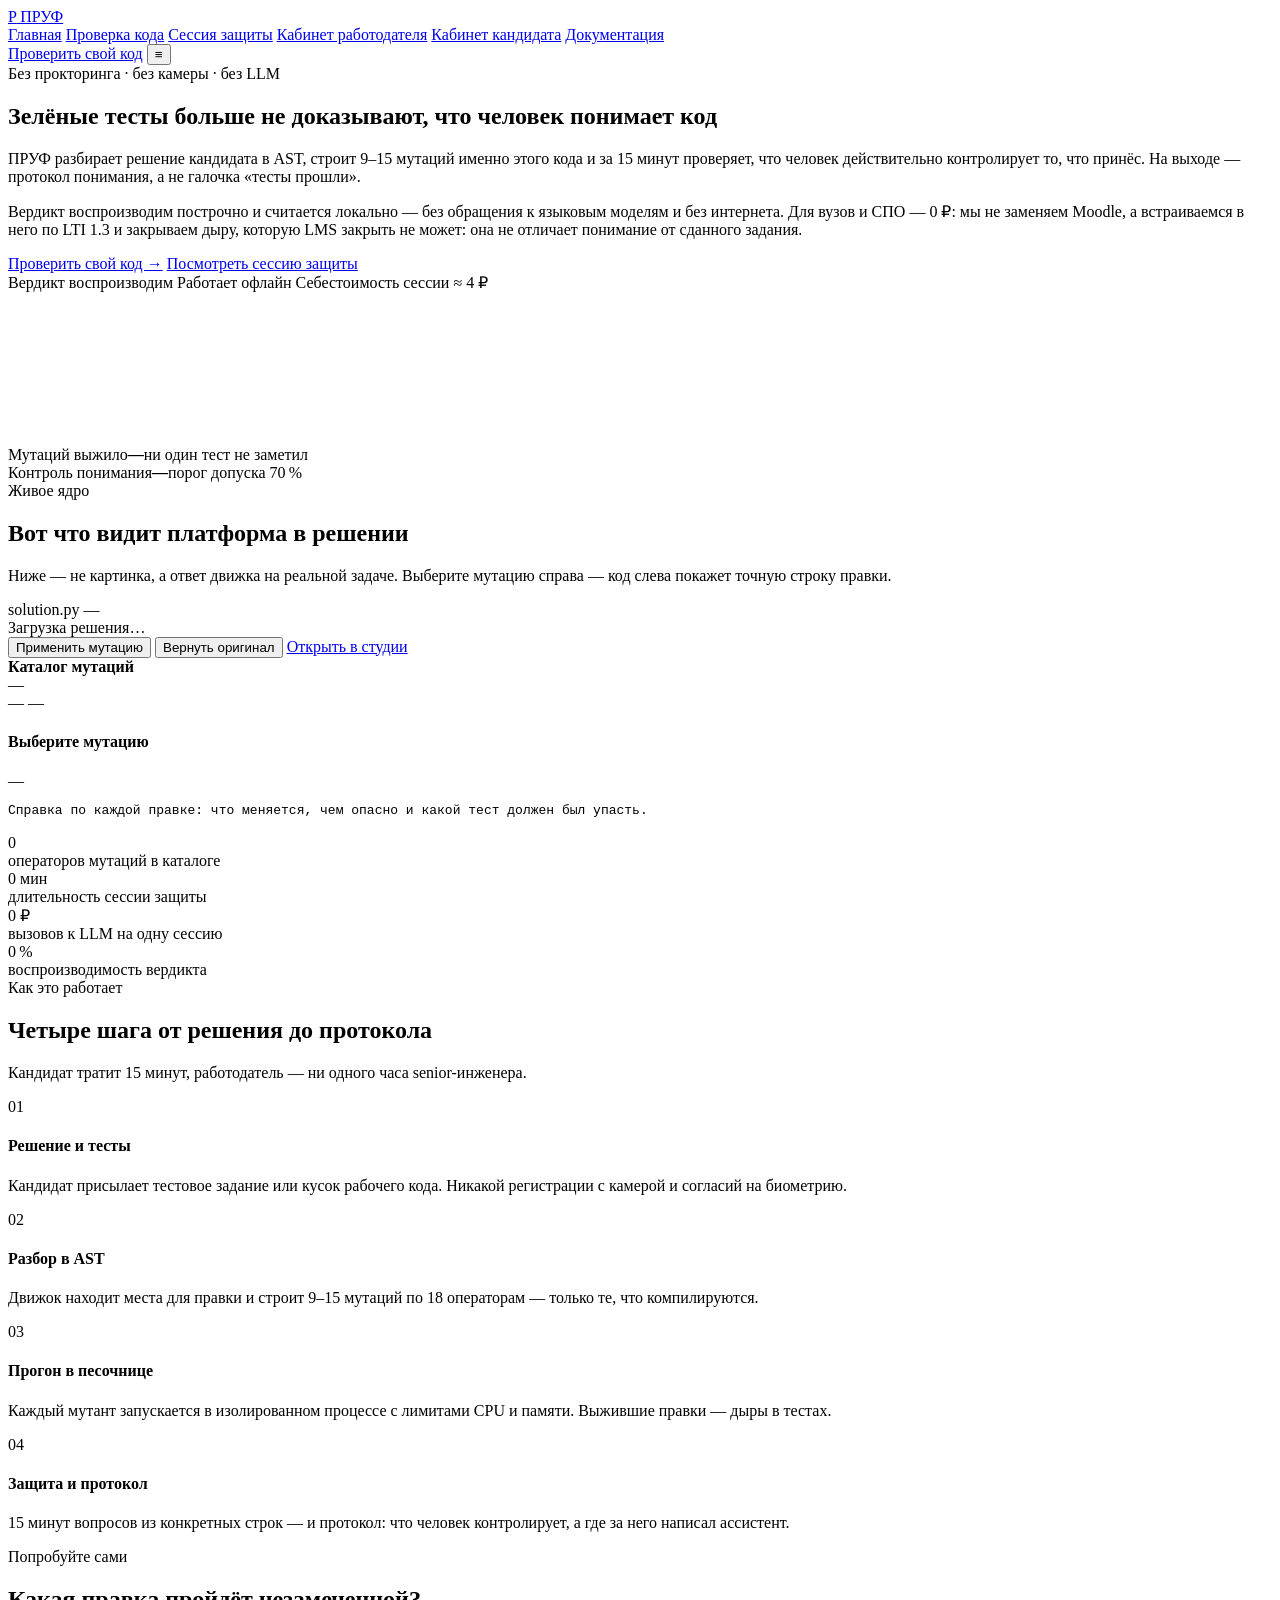
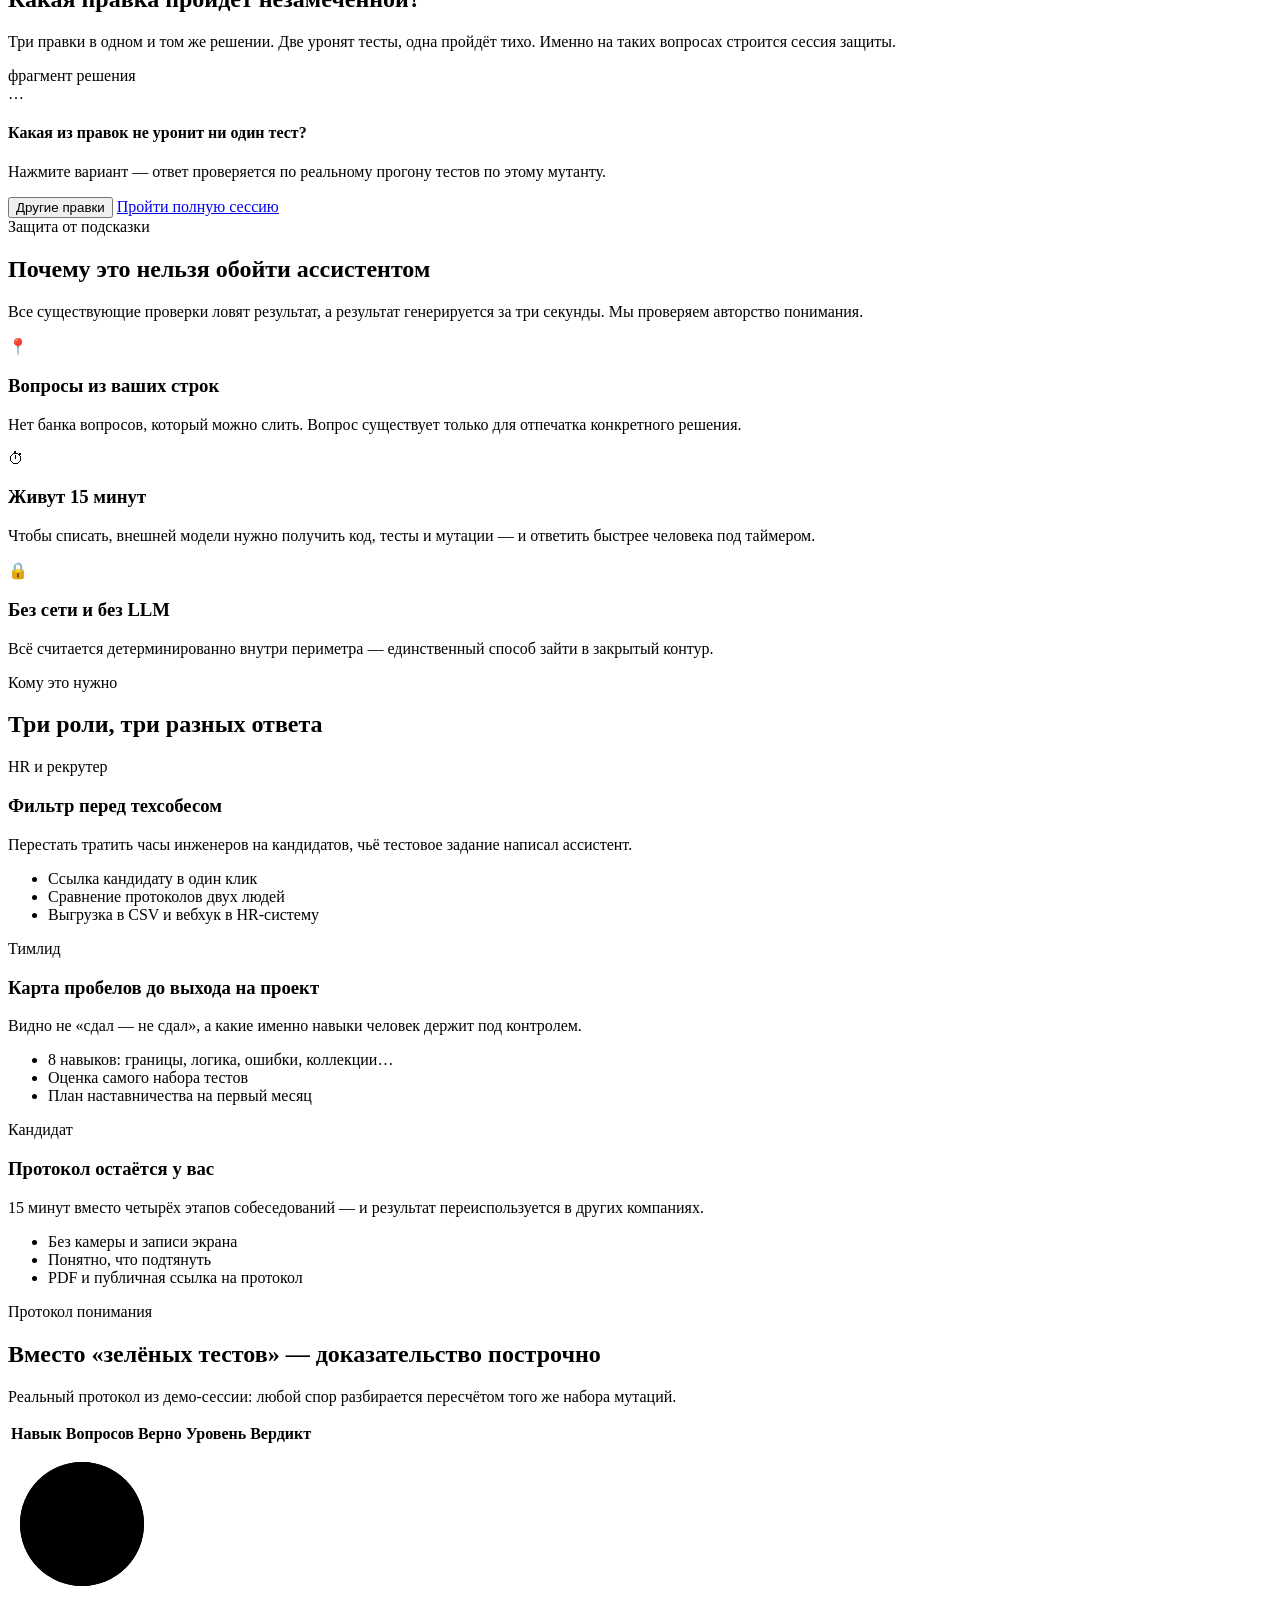
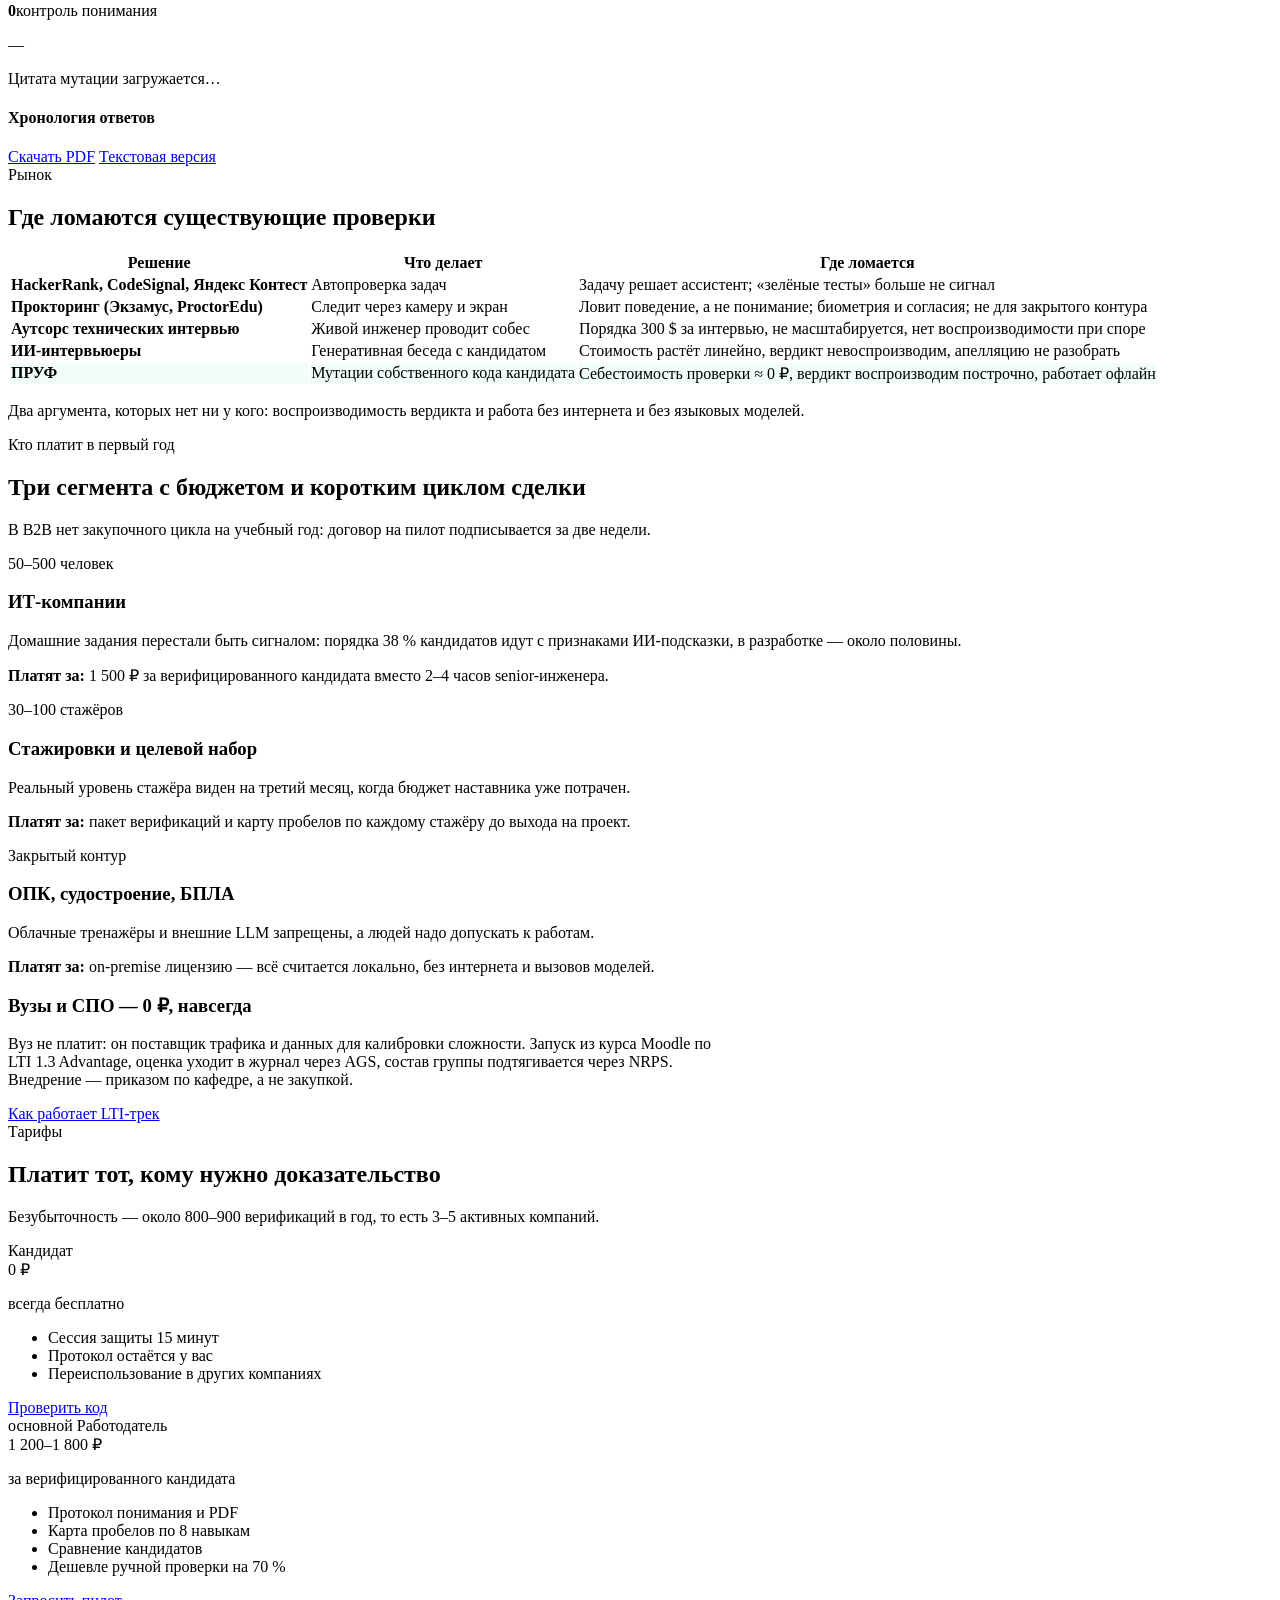
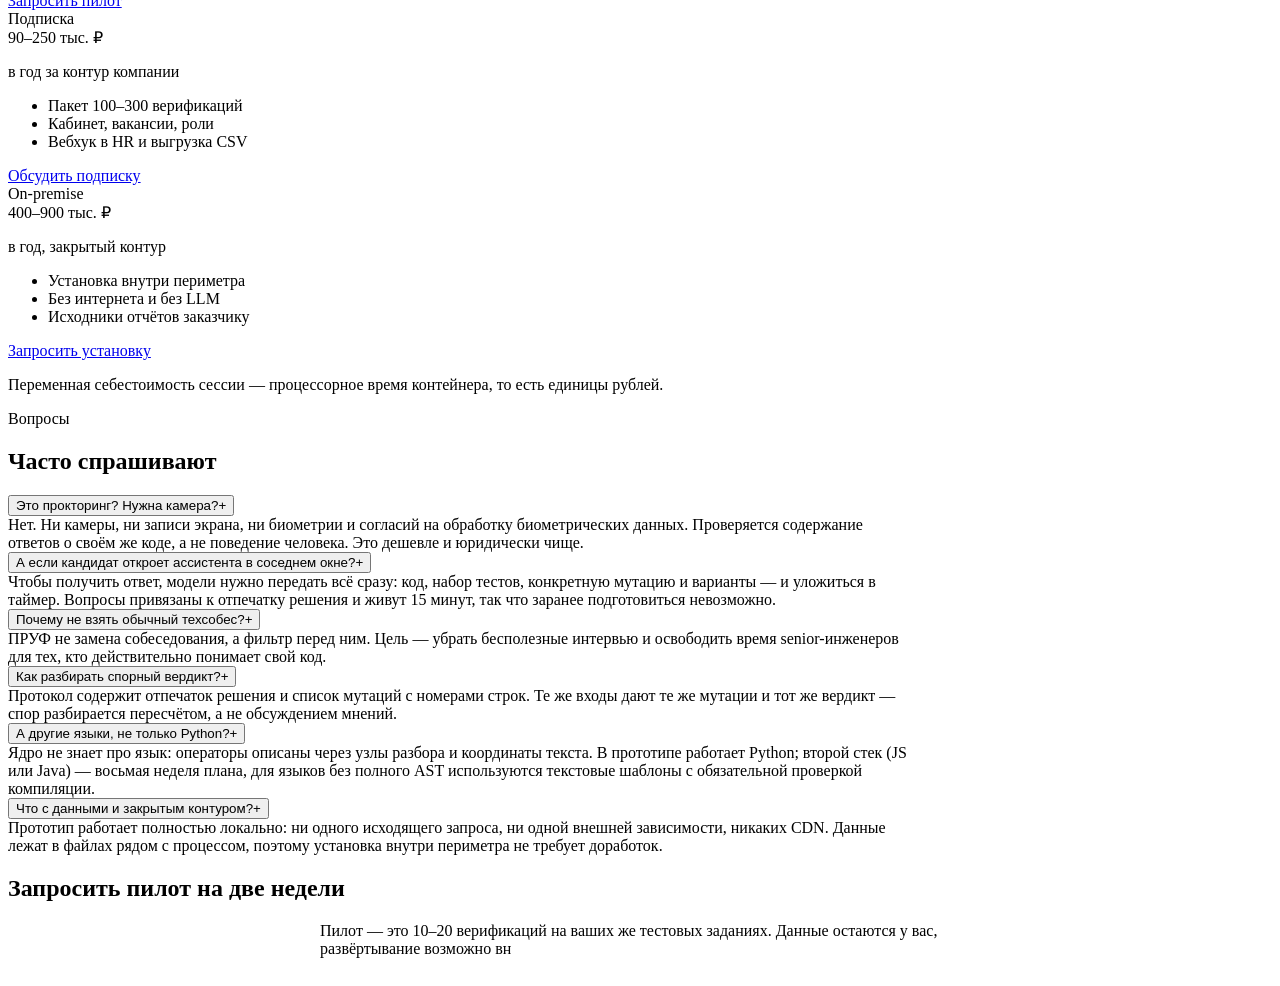
==== commit 79060a86: "web: новый лендинг — 3D-сцена, живые мутации, тарифы и рабочая заявка" ====
--- a/web/index.html
+++ b/web/index.html
@@ -1,413 +1,356 @@
 <!doctype html>
 <html lang="ru">
 <head>
-<meta charset="utf-8">
-<meta name="viewport" content="width=device-width, initial-scale=1">
+<meta charset="utf-8" />
+<meta name="viewport" content="width=device-width, initial-scale=1" />
 <title>ПРУФ — допуск к коду, который нельзя списать</title>
-<meta name="description" content="ПРУФ — платформа верификации инженерных навыков: мутации кода кандидата, 15-минутная сессия защиты и протокол понимания без прокторинга и без LLM.">
-<link rel="stylesheet" href="css/app.css">
+<meta name="description" content="ПРУФ — платформа верификации инженерных навыков: мутации кода кандидата, 15-минутная сессия защиты и воспроизводимый протокол понимания. Без прокторинга и без LLM." />
+<link rel="stylesheet" href="/css/app.css" />
+<link rel="icon" href="data:image/svg+xml,%3Csvg xmlns='http://www.w3.org/2000/svg' viewBox='0 0 32 32'%3E%3Crect width='32' height='32' rx='8' fill='%23ff3b5c'/%3E%3Ctext x='16' y='22' font-family='monospace' font-size='16' font-weight='bold' text-anchor='middle' fill='%23140609'%3EP%3C/text%3E%3C/svg%3E" />
 </head>
 <body>
 
 <header class="nav">
-  <a class="brand" href="index.html"><span class="brand__slash">/</span> ПРУФ</a>
-  <nav class="nav__links">
-    <a href="index.html">Главная</a>
-    <a href="studio.html">Проверка кода</a>
-    <a href="session.html?demo=1">Сессия защиты</a>
-    <a href="employer.html">Кабинет работодателя</a>
-    <a href="candidate.html">Кабинет кандидата</a>
-  </nav>
-  <div class="nav__actions">
-    <span class="enginebar" data-engine-badge></span>
-    <button class="btn btn--sm" type="button" data-modal-open="lead">Запросить пилот</button>
-  </div>
+	<div class="container nav-inner">
+		<a class="logo" href="/index.html"><span class="logo-mark">P</span> ПРУФ</a>
+		<nav class="nav-links">
+			<a class="nav-link" href="/index.html">Главная</a>
+			<a class="nav-link" href="/studio.html">Проверка кода</a>
+			<a class="nav-link" href="/session.html?demo=1">Сессия защиты</a>
+			<a class="nav-link" href="/employer.html">Кабинет работодателя</a>
+			<a class="nav-link" href="/candidate.html">Кабинет кандидата</a>
+			<a class="nav-link" href="/docs.html">Документация</a>
+		</nav>
+		<a class="btn btn-primary btn-sm" href="/studio.html">Проверить свой код</a>
+		<button class="nav-burger" type="button" aria-label="Меню">≡</button>
+	</div>
 </header>
 
 <main>
 
+<!-- ------------------------------------------------------------------ hero -->
 <section class="hero">
-  <div class="hero__text">
-    <p class="hero__eyebrow reveal">Верификация инженерных навыков · без прокторинга · без LLM</p>
-    <h1 class="hero__title reveal" data-delay="80">Зелёные тесты больше не доказывают, что человек понимает код</h1>
-    <p class="hero__lead reveal" data-delay="160">ПРУФ берёт решение кандидата, разбирает его в AST, строит 9–15 мутаций именно этого кода, прогоняет тесты в изоляторе и ведёт 15-минутную сессию защиты. На выходе — протокол понимания, а не галочка «тесты прошли».</p>
-    <div class="row row--wrap reveal" data-delay="240">
-      <a class="btn btn--wide" href="studio.html">Проверить свой код</a>
-      <a class="btn btn--ghost" href="session.html?demo=1">Смотреть сессию защиты</a>
-      <a class="btn btn--quiet" href="employer.html">Кабинет работодателя</a>
-    </div>
-    <p class="hero__note reveal" data-delay="320">Всё считается локально: ни камеры, ни биометрии, ни внешних моделей. Работает в закрытом контуре без интернета.</p>
-  </div>
-  <div class="scene">
-    <canvas class="scene__canvas" id="scene" data-scene width="720" height="620" aria-hidden="true"></canvas>
-    <div class="scene__fallback" aria-hidden="true">
-      <div class="scene__cube">
-        <span class="f1"></span><span class="f2"></span><span class="f3"></span>
-        <span class="f4"></span><span class="f5"></span><span class="f6"></span>
-      </div>
-    </div>
-    <div class="scene__chip scene__chip--a">M03 · &lt; 3 → &lt;= 3 · тесты поймали</div>
-    <div class="scene__chip scene__chip--b">M11 · &gt; → &gt;= · прошла незамеченной</div>
-    <div class="scene__chip scene__chip--c">Контроль кода · 77 %</div>
-  </div>
-</section>
-
+	<div class="container hero-grid">
+		<div class="hero-copy reveal">
+			<span class="badge mb-24"><span class="dot"></span> Без прокторинга · без камеры · без LLM</span>
+			<h1>Зелёные тесты больше не доказывают, <span class="grad-red">что человек понимает код</span></h1>
+			<p class="lead hero-sub">ПРУФ разбирает решение кандидата в AST, строит 9–15 мутаций именно этого кода и за 15 минут проверяет, что человек действительно контролирует то, что принёс. На выходе — протокол понимания, а не галочка «тесты прошли».</p>
+			<p class="muted hero-sub">Вердикт воспроизводим построчно и считается локально — без обращения к языковым моделям и без интернета. Для вузов и СПО — 0&nbsp;₽: мы не заменяем Moodle, а встраиваемся в него по LTI&nbsp;1.3 и закрываем дыру, которую LMS закрыть не может: она не отличает понимание от сданного задания.</p>
+			<div class="hero-cta">
+				<a class="btn btn-primary btn-lg" href="/studio.html">Проверить свой код →</a>
+				<a class="btn btn-ghost btn-lg" href="/session.html?demo=1">Посмотреть сессию защиты</a>
+			</div>
+			<div class="hero-pills">
+				<span class="chip chip-teal">Вердикт воспроизводим</span>
+				<span class="chip chip-blue">Работает офлайн</span>
+				<span class="chip">Себестоимость сессии ≈ <span id="pillCost">4&nbsp;₽</span></span>
+			</div>
+		</div>
+		<div class="hero-visual reveal reveal-d2">
+			<div class="gl-wrap">
+				<canvas class="gl-canvas" aria-hidden="true"></canvas>
+				<div class="gl-fallback" aria-hidden="true"><span></span><span></span><span></span></div>
+			</div>
+			<div class="hero-float hero-float-1"><span class="tiny dim">Мутаций выжило</span><b class="u-red" id="floatSurvived">—</b><span class="tiny dim">ни один тест не заметил</span></div>
+			<div class="hero-float hero-float-2"><span class="tiny dim">Контроль понимания</span><b class="u-teal" id="floatControl">—</b><span class="tiny dim">порог допуска 70 %</span></div>
+		</div>
+	</div>
+</section>
+
+<!-- ------------------------------------------------------------ live demo -->
+<section class="section" id="live">
+	<div class="container">
+		<div class="section-head reveal">
+			<span class="eyebrow">Живое ядро</span>
+			<h2>Вот что видит платформа в решении</h2>
+			<p class="lead">Ниже — не картинка, а ответ движка на реальной задаче. Выберите мутацию справа — код слева покажет точную строку правки.</p>
+		</div>
+		<div class="grid grid-2 reveal reveal-d1" style="align-items:start">
+			<div class="code-window">
+				<div class="code-head">
+					<span class="code-dots"><i></i><i></i><i></i></span>
+					<span id="heroFile">solution.py</span>
+					<span class="flex-1"></span>
+					<span id="heroFingerprint" class="dim">—</span>
+				</div>
+				<div class="code-body" id="heroCode"><div class="code-line"><span class="lc dim">Загрузка решения…</span></div></div>
+				<div class="code-head" style="border-top:1px solid var(--line);border-bottom:0">
+					<button class="btn btn-sm btn-danger" id="btnBreak" type="button">Применить мутацию</button>
+					<button class="btn btn-sm btn-quiet" id="btnRestore" type="button">Вернуть оригинал</button>
+					<span class="flex-1"></span>
+					<a class="btn btn-sm btn-quiet" href="/studio.html">Открыть в студии</a>
+				</div>
+			</div>
+			<div class="stack">
+				<div class="mut-panel">
+					<div class="mut-panel-head">
+						<div><b>Каталог мутаций</b><div class="mut-sub" id="heroMutMeta">—</div></div>
+						<div class="row">
+							<span class="chip chip-teal" id="heroKilled">—</span>
+							<span class="chip chip-red" id="heroSurvived">—</span>
+						</div>
+					</div>
+					<div class="mut-list" id="heroMut"><div class="empty"><span class="spin"></span></div></div>
+				</div>
+				<div class="card card-pad-sm" id="heroDetail">
+					<div class="card-head"><h4 class="card-title" id="heroDetailTitle">Выберите мутацию</h4><span class="mut-status queued" id="heroDetailStatus">—</span></div>
+					<pre class="diff" id="heroDetailDiff">Справка по каждой правке: что меняется, чем опасно и какой тест должен был упасть.</pre>
+					<p class="small muted mt-16 mb-0" id="heroDetailNote"></p>
+				</div>
+			</div>
+		</div>
+	</div>
+</section>
+
+<!-- ---------------------------------------------------------------- stats -->
+<section class="section-sm">
+	<div class="container">
+		<div class="stat-strip reveal">
+			<div class="stat"><div class="stat-num"><span data-count="18">0</span></div><div class="stat-label">операторов мутаций в каталоге</div></div>
+			<div class="stat"><div class="stat-num"><span data-count="15">0</span> мин</div><div class="stat-label">длительность сессии защиты</div></div>
+			<div class="stat"><div class="stat-num"><span data-count="0">0</span> ₽</div><div class="stat-label">вызовов к LLM на одну сессию</div></div>
+			<div class="stat"><div class="stat-num"><span data-count="100">0</span> %</div><div class="stat-label">воспроизводимость вердикта</div></div>
+		</div>
+	</div>
+</section>
+
+<!-- ------------------------------------------------------------ how it works -->
+<section class="section" id="how">
+	<div class="container">
+		<div class="section-head is-center reveal">
+			<span class="eyebrow">Как это работает</span>
+			<h2>Четыре шага от решения до протокола</h2>
+			<p class="lead">Кандидат тратит 15 минут, работодатель — ни одного часа senior-инженера.</p>
+		</div>
+		<div class="steps">
+			<div class="step reveal"><div class="step-num">01</div><h4>Решение и тесты</h4><p>Кандидат присылает тестовое задание или кусок рабочего кода. Никакой регистрации с камерой и согласий на биометрию.</p></div>
+			<div class="step reveal reveal-d1"><div class="step-num">02</div><h4>Разбор в AST</h4><p>Движок находит места для правки и строит 9–15 мутаций по 18 операторам — только те, что компилируются.</p></div>
+			<div class="step reveal reveal-d2"><div class="step-num">03</div><h4>Прогон в песочнице</h4><p>Каждый мутант запускается в изолированном процессе с лимитами CPU и памяти. Выжившие правки — дыры в тестах.</p></div>
+			<div class="step reveal reveal-d3"><div class="step-num">04</div><h4>Защита и протокол</h4><p>15 минут вопросов из конкретных строк — и протокол: что человек контролирует, а где за него написал ассистент.</p></div>
+		</div>
+	</div>
+</section>
+
+<!-- -------------------------------------------------------------- try it -->
+<section class="section" id="try">
+	<div class="container">
+		<div class="section-head reveal">
+			<span class="eyebrow">Попробуйте сами</span>
+			<h2>Какая правка пройдёт незамеченной?</h2>
+			<p class="lead">Три правки в одном и том же решении. Две уронят тесты, одна пройдёт тихо. Именно на таких вопросах строится сессия защиты.</p>
+		</div>
+		<div class="try-grid reveal reveal-d1">
+			<div class="code-window">
+				<div class="code-head"><span class="code-dots"><i></i><i></i><i></i></span><span>фрагмент решения</span></div>
+				<div class="code-body" id="tryCode"><div class="code-line"><span class="lc dim">…</span></div></div>
+			</div>
+			<div class="card">
+				<h4 id="tryPrompt">Какая из правок не уронит ни один тест?</h4>
+				<p class="small muted">Нажмите вариант — ответ проверяется по реальному прогону тестов по этому мутанту.</p>
+				<div class="try-options" id="tryOptions"><div class="empty"><span class="spin"></span></div></div>
+				<div class="try-result hidden" id="tryResult"></div>
+				<div class="row mt-16">
+					<button class="btn btn-sm btn-quiet" id="tryReset" type="button">Другие правки</button>
+					<a class="btn btn-sm btn-teal" href="/session.html?demo=1">Пройти полную сессию</a>
+				</div>
+			</div>
+		</div>
+	</div>
+</section>
+
+<!-- ---------------------------------------------------------- why unbeatable -->
 <section class="section">
-  <div class="kpi reveal">
-    <div class="kpi__item">
-      <div class="kpi__value"><span data-count="38" data-suffix=" %">38 %</span></div>
-      <div class="kpi__label">кандидатов с признаками ИИ-подсказки в отборе</div>
-    </div>
-    <div class="kpi__item">
-      <div class="kpi__value"><span data-count="15" data-suffix=" мин">15 мин</span></div>
-      <div class="kpi__label">одна сессия защиты вместо 2–4 часов senior-инженера</div>
-    </div>
-    <div class="kpi__item">
-      <div class="kpi__value"><span data-count="1500" data-suffix=" ₽">1 500 ₽</span></div>
-      <div class="kpi__label">цена верифицированного кандидата</div>
-    </div>
-    <div class="kpi__item">
-      <div class="kpi__value"><span data-count="803" data-suffix="">803</span></div>
-      <div class="kpi__label">сессии в год до безубыточности — это 3–5 компаний</div>
-    </div>
-  </div>
-</section>
-
-<section class="section" id="how">
-  <h2 class="section__title reveal">Как это работает</h2>
-  <p class="section__lead reveal" data-delay="60">Четыре шага, каждый из них детерминирован и воспроизводим — любой спор разбирается пересчётом того же набора мутаций.</p>
-  <div class="grid grid--4">
-    <article class="card card--tilt reveal" data-delay="0">
-      <span class="card__step">01</span>
-      <h3>Прислал решение</h3>
-      <p>Тестовое задание, учебный проект или кусок рабочего кода вместе с своими тестами.</p>
-    </article>
-    <article class="card card--tilt reveal" data-delay="90">
-      <span class="card__step">02</span>
-      <h3>AST и мутации</h3>
-      <p>18 операторов по восьми навыкам строят правки с проверкой компиляции и без дублей.</p>
-    </article>
-    <article class="card card--tilt reveal" data-delay="180">
-      <span class="card__step">03</span>
-      <h3>Тесты в изоляторе</h3>
-      <p>Отдельный процесс без сети, с лимитами по CPU, памяти и размеру файлов.</p>
-    </article>
-    <article class="card card--tilt reveal" data-delay="270">
-      <span class="card__step">04</span>
-      <h3>Сессия и протокол</h3>
-      <p>Вопросы из конкретных строк живут 15 минут. На выходе — карта пробелов и PDF.</p>
-    </article>
-  </div>
-</section>
-
-<section class="section" id="try">
-  <div class="grid grid--sidebar">
-    <div class="reveal">
-      <h2 class="section__title">Попробуйте на примере</h2>
-      <p class="section__lead">Ниже — реальный фрагмент решения. Нажмите «Сломать» — движок разберёт код и покажет, какие правки можно внести и что каждая из них сломает.</p>
-      <pre class="editor editor--static"><code id="try-code">def parse_orders(raw):
-    orders = []
-    for line in raw.strip().splitlines():
-        parts = line.split(";")
-        if len(parts) &lt; 3:
-            continue
-        name = parts[0].strip()
-        try:
-            qty = int(parts[1])
-            price = float(parts[2])
-        except ValueError:
-            raise ValueError("плохая строка")
-        orders.append({"name": name, "qty": qty, "price": price})
-    return orders</code></pre>
-      <div class="row row--wrap">
-        <button class="btn" type="button" id="try-break">Сломать</button>
-        <a class="btn btn--ghost" href="studio.html">Открыть в студии и писать свой код</a>
-      </div>
-      <p class="muted" id="try-note">Запустите <code>python3 -m engine.cli serve</code> — и мутации будут строиться на живом движке для любого вашего кода.</p>
-    </div>
-    <div class="card card--accent reveal" data-delay="120">
-      <h3>Мутации этого решения</h3>
-      <div id="try-mutations" class="mutlist">
-        <p class="muted">Нажмите «Сломать», чтобы увидеть список правок.</p>
-      </div>
-    </div>
-  </div>
-</section>
-
-<section class="section" id="audience">
-  <h2 class="section__title reveal">Три аудитории</h2>
-  <div class="grid grid--3">
-    <article class="card card--tilt reveal">
-      <h3>HR и рекрутер</h3>
-      <p>Отправьте ссылку кандидату и получите протокол до технического интервью. Фильтр снимает до 70 % бесполезных собеседований.</p>
-      <a class="btn btn--sm btn--quiet" href="employer.html">Открыть кабинет</a>
-    </article>
-    <article class="card card--tilt reveal" data-delay="90">
-      <h3>Тимлид</h3>
-      <p>Смотрите не «задача сдана», а карту навыков: границы, ошибки, строки, коллекции — и цитаты из кода кандидата.</p>
-      <a class="btn btn--sm btn--quiet" href="studio.html">Построить проверку</a>
-    </article>
-    <article class="card card--tilt reveal" data-delay="180">
-      <h3>Кандидат</h3>
-      <p>15 минут без камеры. Протокол остаётся у вас и переиспользуется в других компаниях — одна проверка бесплатно.</p>
-      <a class="btn btn--sm btn--quiet" href="candidate.html">Мой протокол</a>
-    </article>
-  </div>
-</section>
-
+	<div class="container">
+		<div class="section-head reveal">
+			<span class="eyebrow">Защита от подсказки</span>
+			<h2>Почему это нельзя обойти ассистентом</h2>
+			<p class="lead">Все существующие проверки ловят результат, а результат генерируется за три секунды. Мы проверяем авторство понимания.</p>
+		</div>
+		<div class="grid grid-3">
+			<div class="card card-hover card-glow reveal"><div class="card-ico">📍</div><h3>Вопросы из ваших строк</h3><p class="muted mb-0">Нет банка вопросов, который можно слить. Вопрос существует только для отпечатка конкретного решения.</p></div>
+			<div class="card card-hover card-glow reveal reveal-d1"><div class="card-ico">⏱</div><h3>Живут 15 минут</h3><p class="muted mb-0">Чтобы списать, внешней модели нужно получить код, тесты и мутации — и ответить быстрее человека под таймером.</p></div>
+			<div class="card card-hover card-glow reveal reveal-d2"><div class="card-ico">🔒</div><h3>Без сети и без LLM</h3><p class="muted mb-0">Всё считается детерминированно внутри периметра — единственный способ зайти в закрытый контур.</p></div>
+		</div>
+	</div>
+</section>
+
+<!-- ------------------------------------------------------------- audiences -->
+<section class="section">
+	<div class="container">
+		<div class="section-head reveal"><span class="eyebrow">Кому это нужно</span><h2>Три роли, три разных ответа</h2></div>
+		<div class="grid grid-3">
+			<div class="aud-card reveal" style="--accent:#ff3b5c">
+				<span class="chip chip-red">HR и рекрутер</span>
+				<h3 class="mt-16">Фильтр перед техсобесом</h3>
+				<p class="muted mb-0">Перестать тратить часы инженеров на кандидатов, чьё тестовое задание написал ассистент.</p>
+				<ul><li>Ссылка кандидату в один клик</li><li>Сравнение протоколов двух людей</li><li>Выгрузка в CSV и вебхук в HR-систему</li></ul>
+			</div>
+			<div class="aud-card reveal reveal-d1" style="--accent:#4c9dff">
+				<span class="chip chip-blue">Тимлид</span>
+				<h3 class="mt-16">Карта пробелов до выхода на проект</h3>
+				<p class="muted mb-0">Видно не «сдал — не сдал», а какие именно навыки человек держит под контролем.</p>
+				<ul><li>8 навыков: границы, логика, ошибки, коллекции…</li><li>Оценка самого набора тестов</li><li>План наставничества на первый месяц</li></ul>
+			</div>
+			<div class="aud-card reveal reveal-d2" style="--accent:#2de0a5">
+				<span class="chip chip-teal">Кандидат</span>
+				<h3 class="mt-16">Протокол остаётся у вас</h3>
+				<p class="muted mb-0">15 минут вместо четырёх этапов собеседований — и результат переиспользуется в других компаниях.</p>
+				<ul><li>Без камеры и записи экрана</li><li>Понятно, что подтянуть</li><li>PDF и публичная ссылка на протокол</li></ul>
+			</div>
+		</div>
+	</div>
+</section>
+
+<!-- -------------------------------------------------------------- protocol -->
 <section class="section" id="protocol">
-  <div class="grid grid--sidebar">
-    <div class="card reveal">
-      <h2>Протокол понимания</h2>
-      <p class="muted">Пример из реального прогона движка: 13 мутаций, 8 поймано тестами, 5 прошли незамеченными.</p>
-      <table class="table">
-        <thead><tr><th>Навык</th><th>Вопросы</th><th>Вердикт</th></tr></thead>
-        <tbody>
-          <tr><td>Границы и индексы</td><td>4</td><td><span class="badge badge--ok">Контролирует</span></td></tr>
-          <tr><td>Арифметика и накопление</td><td>3</td><td><span class="badge badge--ok">Контролирует</span></td></tr>
-          <tr><td>Работа со строками</td><td>3</td><td><span class="badge badge--bad">Не контролирует</span></td></tr>
-          <tr><td>Обработка ошибок</td><td>2</td><td><span class="badge badge--warn">Шатко</span></td></tr>
-          <tr><td>Поток выполнения</td><td>1</td><td><span class="badge badge--ok">Контролирует</span></td></tr>
-        </tbody>
-      </table>
-      <a class="btn btn--sm" href="session.html?demo=1">Посмотреть, как собирается протокол</a>
-    </div>
-    <div class="card card--flat reveal" data-delay="120">
-      <h3>Что внутри</h3>
-      <ul class="list">
-        <li>Процент контроля кода и порог допуска 70 %</li>
-        <li>Цитаты мутаций, которые кандидат не заметил</li>
-        <li>Риски для работодателя отдельным блоком</li>
-        <li>Таймлайн сессии с временем на каждый вопрос</li>
-        <li>Отметка воспроизводимости: те же мутации можно пересчитать</li>
-      </ul>
-    </div>
-  </div>
-</section>
-
-<section class="section" id="vs">
-  <h2 class="section__title reveal">Чем отличаемся</h2>
-  <div class="reveal" data-delay="60">
-  <table class="table">
-    <thead><tr><th>Решение</th><th>Что делает</th><th>Где ломается</th></tr></thead>
-    <tbody>
-      <tr><td>HackerRank, CodeSignal, Яндекс Контест</td><td>Автопроверка задач</td><td>Задачу решает ассистент, зелёные тесты ничего не доказывают</td></tr>
-      <tr><td>Прокторинг (Экзамус, ProctorEdu)</td><td>Следит за человеком через камеру</td><td>Ловит поведение, требует биометрии, не работает в закрытом контуре</td></tr>
-      <tr><td>Аутсорс технических интервью</td><td>Живой инженер проводит собес</td><td>Дорого, не масштабируется, вердикт невоспроизводим</td></tr>
-      <tr><td>ИИ-интервьюеры</td><td>Генеративная беседа с кандидатом</td><td>Стоимость растёт с объёмом, апелляцию не разобрать</td></tr>
-      <tr><td><b>ПРУФ</b></td><td>Мутации собственного кода кандидата</td><td>Вердикт воспроизводим построчно, работает офлайн и без LLM</td></tr>
-    </tbody>
-  </table>
-  </div>
-  <p class="muted reveal" data-delay="120">Обзор смежного рынка систем проверки кандидатов: <a href="https://soware.ru/categories/position-candidate-background-check-systems" target="_blank" rel="noopener">soware.ru</a>. Важно: там собраны системы проверки биографии и благонадёжности, а ПРУФ проверяет инженерное понимание — это разные полки в одном бюджете HR.</p>
-</section>
-
+	<div class="container">
+		<div class="section-head reveal">
+			<span class="eyebrow">Протокол понимания</span>
+			<h2>Вместо «зелёных тестов» — доказательство построчно</h2>
+			<p class="lead">Реальный протокол из демо-сессии: любой спор разбирается пересчётом того же набора мутаций.</p>
+		</div>
+		<div class="panel-grid reveal reveal-d1">
+			<div class="table-wrap">
+				<table class="t">
+					<thead><tr><th>Навык</th><th>Вопросов</th><th>Верно</th><th>Уровень</th><th>Вердикт</th></tr></thead>
+					<tbody id="protoSkills"><tr><td colspan="5" class="empty"><span class="spin"></span></td></tr></tbody>
+				</table>
+			</div>
+			<div class="stack">
+				<div class="card">
+					<div class="gauge" id="protoGauge">
+						<svg width="148" height="148" viewBox="0 0 148 148"><circle class="gauge-c gauge-bg" cx="74" cy="74" r="62"></circle><circle class="gauge-c gauge-fg" cx="74" cy="74" r="62"></circle></svg>
+						<div class="gauge-val"><div><b>0</b><span>контроль понимания</span></div></div>
+					</div>
+					<p class="center small muted mt-16 mb-0" id="protoVerdict">—</p>
+				</div>
+				<div class="quote" id="protoQuote"><span class="dim small">Цитата мутации загружается…</span></div>
+				<div class="card card-pad-sm">
+					<h4 class="card-title mb-16">Хронология ответов</h4>
+					<div class="timeline" id="protoTimeline"></div>
+					<div class="row mt-16">
+						<a class="btn btn-sm btn-teal" id="protoPdf" href="#" target="_blank" rel="noopener">Скачать PDF</a>
+						<a class="btn btn-sm btn-quiet" id="protoTxt" href="#" target="_blank" rel="noopener">Текстовая версия</a>
+					</div>
+				</div>
+			</div>
+		</div>
+	</div>
+</section>
+
+<!-- ------------------------------------------------------------ comparison -->
+<section class="section">
+	<div class="container">
+		<div class="section-head reveal"><span class="eyebrow">Рынок</span><h2>Где ломаются существующие проверки</h2></div>
+		<div class="table-wrap reveal reveal-d1">
+			<table class="t">
+				<thead><tr><th>Решение</th><th>Что делает</th><th>Где ломается</th></tr></thead>
+				<tbody>
+					<tr><td><b>HackerRank, CodeSignal, Яндекс Контест</b></td><td class="muted">Автопроверка задач</td><td class="muted">Задачу решает ассистент; «зелёные тесты» больше не сигнал</td></tr>
+					<tr><td><b>Прокторинг (Экзамус, ProctorEdu)</b></td><td class="muted">Следит через камеру и экран</td><td class="muted">Ловит поведение, а не понимание; биометрия и согласия; не для закрытого контура</td></tr>
+					<tr><td><b>Аутсорс технических интервью</b></td><td class="muted">Живой инженер проводит собес</td><td class="muted">Порядка 300&nbsp;$ за интервью, не масштабируется, нет воспроизводимости при споре</td></tr>
+					<tr><td><b>ИИ-интервьюеры</b></td><td class="muted">Генеративная беседа с кандидатом</td><td class="muted">Стоимость растёт линейно, вердикт невоспроизводим, апелляцию не разобрать</td></tr>
+					<tr style="background:rgba(45,224,165,.07)"><td><b class="u-teal">ПРУФ</b></td><td>Мутации собственного кода кандидата</td><td>Себестоимость проверки ≈ 0&nbsp;₽, вердикт воспроизводим построчно, работает офлайн</td></tr>
+				</tbody>
+			</table>
+		</div>
+		<p class="small dim mt-16">Два аргумента, которых нет ни у кого: воспроизводимость вердикта и работа без интернета и без языковых моделей.</p>
+	</div>
+</section>
+
+<!-- ------------------------------------------------------------- who pays -->
+<section class="section" id="payers">
+	<div class="container">
+		<div class="section-head reveal"><span class="eyebrow">Кто платит в первый год</span><h2>Три сегмента с бюджетом и коротким циклом сделки</h2><p class="lead">В B2B нет закупочного цикла на учебный год: договор на пилот подписывается за две недели.</p></div>
+		<div class="grid grid-3">
+			<div class="card card-hover card-glow reveal">
+				<span class="chip chip-red">50–500 человек</span>
+				<h3 class="mt-16">ИТ-компании</h3>
+				<p class="muted">Домашние задания перестали быть сигналом: порядка 38&nbsp;% кандидатов идут с признаками ИИ-подсказки, в разработке — около половины.</p>
+				<p class="mb-0"><b>Платят за:</b> <span class="muted">1&nbsp;500&nbsp;₽ за верифицированного кандидата вместо 2–4 часов senior-инженера.</span></p>
+			</div>
+			<div class="card card-hover card-glow reveal reveal-d1">
+				<span class="chip chip-blue">30–100 стажёров</span>
+				<h3 class="mt-16">Стажировки и целевой набор</h3>
+				<p class="muted">Реальный уровень стажёра виден на третий месяц, когда бюджет наставника уже потрачен.</p>
+				<p class="mb-0"><b>Платят за:</b> <span class="muted">пакет верификаций и карту пробелов по каждому стажёру до выхода на проект.</span></p>
+			</div>
+			<div class="card card-hover card-glow reveal reveal-d2">
+				<span class="chip chip-amber">Закрытый контур</span>
+				<h3 class="mt-16">ОПК, судостроение, БПЛА</h3>
+				<p class="muted">Облачные тренажёры и внешние LLM запрещены, а людей надо допускать к работам.</p>
+				<p class="mb-0"><b>Платят за:</b> <span class="muted">on-premise лицензию — всё считается локально, без интернета и вызовов моделей.</span></p>
+			</div>
+		</div>
+		<div class="card mt-24 reveal" style="border-color:rgba(45,224,165,.3)">
+			<div class="row-between">
+				<div style="max-width:720px">
+					<h3 class="mb-8">Вузы и СПО — 0&nbsp;₽, навсегда</h3>
+					<p class="muted mb-0">Вуз не платит: он поставщик трафика и данных для калибровки сложности. Запуск из курса Moodle по LTI&nbsp;1.3 Advantage, оценка уходит в журнал через AGS, состав группы подтягивается через NRPS. Внедрение — приказом по кафедре, а не закупкой.</p>
+				</div>
+				<a class="btn btn-ghost" href="/docs.html#lti">Как работает LTI-трек</a>
+			</div>
+		</div>
+	</div>
+</section>
+
+<!-- --------------------------------------------------------------- pricing -->
 <section class="section" id="pricing">
-  <h2 class="section__title reveal">Тарифы</h2>
-  <p class="section__lead reveal" data-delay="60">Переменная себестоимость сессии — процессорное время контейнера, единицы рублей. Все цифры ниже считаются модулем <code>engine/economics.py</code>.</p>
-  <div class="grid grid--4" id="prices">
-    <article class="card price reveal">
-      <h3>Кандидат</h3>
-      <p class="price__value">0 ₽</p>
-      <ul class="list">
-        <li>Одна проверка бесплатно</li>
-        <li>Протокол остаётся у вас</li>
-        <li>Переиспользуется в других компаниях</li>
-      </ul>
-      <a class="btn btn--sm btn--quiet" href="studio.html">Начать</a>
-    </article>
-    <article class="card price price--accent reveal" data-delay="90">
-      <h3>Верификация</h3>
-      <p class="price__value" id="price-verification">1 500 ₽</p>
-      <ul class="list">
-        <li>За сессию с протоколом</li>
-        <li>Вместо 2–4 часов senior-инженера</li>
-        <li>PDF и вебхук в HR-систему</li>
-      </ul>
-      <button class="btn btn--sm" type="button" data-modal-open="lead">Заказать пилот</button>
-    </article>
-    <article class="card price reveal" data-delay="180">
-      <h3>Подписка компании</h3>
-      <p class="price__value" id="price-subscription">от 90 000 ₽/год</p>
-      <ul class="list">
-        <li>Пакет 100–300 верификаций</li>
-        <li>Карта пробелов по команде</li>
-        <li>Вакансии и сравнение протоколов</li>
-      </ul>
-      <button class="btn btn--sm btn--quiet" type="button" data-modal-open="lead">Обсудить</button>
-    </article>
-    <article class="card price reveal" data-delay="270">
-      <h3>Закрытый контур</h3>
-      <p class="price__value" id="price-onprem">от 400 000 ₽/год</p>
-      <ul class="list">
-        <li>On-premise без интернета</li>
-        <li>Ни одного вызова внешних моделей</li>
-        <li>Исходники отчётов заказчику</li>
-      </ul>
-      <button class="btn btn--sm btn--quiet" type="button" data-modal-open="lead">Запросить условия</button>
-    </article>
-  </div>
-  <div class="kpi reveal" data-delay="120" id="econ">
-    <div class="kpi__item"><div class="kpi__value" id="econ-margin">1 496 ₽</div><div class="kpi__label">маржа с одной сессии</div></div>
-    <div class="kpi__item"><div class="kpi__value" id="econ-saving">3 500 ₽</div><div class="kpi__label">экономия клиента против ручной проверки</div></div>
-    <div class="kpi__item"><div class="kpi__value" id="econ-breakeven">803</div><div class="kpi__label">сессий до безубыточности</div></div>
-    <div class="kpi__item"><div class="kpi__value" id="econ-companies">4</div><div class="kpi__label">активные компании для выхода в ноль</div></div>
-  </div>
-</section>
-
+	<div class="container">
+		<div class="section-head is-center reveal"><span class="eyebrow">Тарифы</span><h2>Платит тот, кому нужно доказательство</h2><p class="lead" id="priceIntro">Безубыточность — около 800–900 верификаций в год, то есть 3–5 активных компаний.</p></div>
+		<div class="grid grid-4">
+			<div class="price-card reveal">
+				<span class="chip chip-teal">Кандидат</span>
+				<div class="price-value">0&nbsp;₽</div>
+				<p class="small dim">всегда бесплатно</p>
+				<ul class="price-list"><li>Сессия защиты 15 минут</li><li>Протокол остаётся у вас</li><li>Переиспользование в других компаниях</li></ul>
+				<a class="btn btn-ghost btn-block" href="/studio.html">Проверить код</a>
+			</div>
+			<div class="price-card is-featured reveal reveal-d1">
+				<span class="price-tag">основной</span>
+				<span class="chip chip-red">Работодатель</span>
+				<div class="price-value" id="priceVerification">1&nbsp;200–1&nbsp;800&nbsp;₽</div>
+				<p class="small dim">за верифицированного кандидата</p>
+				<ul class="price-list"><li>Протокол понимания и PDF</li><li>Карта пробелов по 8 навыкам</li><li>Сравнение кандидатов</li><li id="priceSaving">Дешевле ручной проверки на 70&nbsp;%</li></ul>
+				<a class="btn btn-primary btn-block" href="#lead">Запросить пилот</a>
+			</div>
+			<div class="price-card reveal reveal-d2">
+				<span class="chip chip-blue">Подписка</span>
+				<div class="price-value" id="priceSub">90–250 тыс.&nbsp;₽</div>
+				<p class="small dim">в год за контур компании</p>
+				<ul class="price-list"><li>Пакет 100–300 верификаций</li><li>Кабинет, вакансии, роли</li><li>Вебхук в HR и выгрузка CSV</li></ul>
+				<a class="btn btn-ghost btn-block" href="#lead">Обсудить подписку</a>
+			</div>
+			<div class="price-card reveal reveal-d3">
+				<span class="chip chip-amber">On-premise</span>
+				<div class="price-value" id="priceOnprem">400–900 тыс.&nbsp;₽</div>
+				<p class="small dim">в год, закрытый контур</p>
+				<ul class="price-list"><li>Установка внутри периметра</li><li>Без интернета и без LLM</li><li>Исходники отчётов заказчику</li></ul>
+				<a class="btn btn-ghost btn-block" href="#lead">Запросить установку</a>
+			</div>
+		</div>
+		<p class="small dim mt-16" id="priceUnit">Переменная себестоимость сессии — процессорное время контейнера, то есть единицы рублей.</p>
+	</div>
+</section>
+
+<!-- ------------------------------------------------------------------- faq -->
 <section class="section" id="faq">
-  <h2 class="section__title reveal">Вопросы, которые задают чаще всего</h2>
-  <div class="faq reveal" data-delay="60">
-    <details><summary>Кандидат может списать ответы у ИИ?</summary><p>Вопросы строятся из конкретных строк его же решения и живут 15 минут. Чтобы ответить чужой модели, нужно передать ей код, тесты, все мутации и успеть быстрее таймера.</p></details>
-    <details><summary>Нужна ли камера или биометрия?</summary><p>Нет. Проверяется содержание, а не поведение. Это дешевле прокторинга и чище юридически: персональные данные сводятся к имени и решению.</p></details>
-    <details><summary>Работает ли без интернета?</summary><p>Да. Ядро — стандартная библиотека Python без внешних зависимостей и без сетевых вызовов. Именно это открывает закрытые контуры.</p></details>
-    <details><summary>Как разбирать апелляцию?</summary><p>В протоколе есть отпечаток решения и список мутаций. Запустите <code>python3 -m engine.cli analyze</code> — вы получите те же цифры.</p></details>
-    <details><summary>А если у нас уже есть техсобес?</summary><p>ПРУФ не заменяет собес, а ставится перед ним как фильтр: собес начинается с карты пробелов, а не с нуля.</p></details>
-    <details><summary>А вузы?</summary><p>Бесплатно и через LTI 1.3: запуск из курса Moodle, оценка уходит в журнал. Вуз — канал и источник данных, а не плательщик.</p></details>
-  </div>
-</section>
-
-<section class="section section--cta reveal">
-  <div class="card card--accent">
-    <h2>Два пилота и один закрытый контур — план на 12 недель</h2>
-    <p>Прототип работает уже сейчас: движок мутаций, изолятор, сессия защиты и протокол. Напишите — подберём сценарий под ваши вакансии.</p>
-    <div class="row row--wrap">
-      <button class="btn" type="button" data-modal-open="lead">Запросить пилот</button>
-      <a class="btn btn--ghost" href="https://github.com/akekosik/pruf-platform" target="_blank" rel="noopener">Исходный код и документация</a>
-    </div>
-  </div>
-</section>
-
-</main>
-
-<footer class="footer">
-  <div>
-    <p class="brand"><span class="brand__slash">/</span> ПРУФ</p>
-    <p class="muted">Допуск к коду, который нельзя списать. Детерминированно, офлайн, без LLM.</p>
-  </div>
-  <div class="footer__links">
-    <a href="studio.html">Проверка кода</a>
-    <a href="session.html?demo=1">Сессия защиты</a>
-    <a href="employer.html">Работодателю</a>
-    <a href="candidate.html">Кандидату</a>
-    <a href="https://github.com/akekosik/pruf-platform/blob/main/docs/documentation.md" target="_blank" rel="noopener">Документация</a>
-  </div>
-</footer>
-
-<div class="modal" id="modal-lead" hidden>
-  <div class="modal__backdrop" data-modal-close></div>
-  <div class="modal__body">
-    <button class="modal__close" type="button" data-modal-close aria-label="Закрыть">×</button>
-    <h3>Заявка на пилот</h3>
-    <p class="muted">Две недели на договор, пакет до 20 верификаций в пилоте.</p>
-    <form data-lead-form>
-      <label class="field"><span>Имя</span><input name="name" required placeholder="Как к вам обращаться"></label>
-      <label class="field"><span>Компания</span><input name="company" placeholder="Название"></label>
-      <label class="field"><span>Почта или телеграм</span><input name="contact" required placeholder="для ответа"></label>
-      <label class="field"><span>Сценарий</span>
-        <select name="scenario">
-          <option>Найм разработчиков</option>
-          <option>Стажировка или целевой набор</option>
-          <option>Внутренний допуск сотрудников</option>
-          <option>Закрытый контур (on-premise)</option>
-          <option>Вуз или СПО</option>
-        </select>
-      </label>
-      <label class="field"><span>Комментарий</span><textarea name="comment" rows="3" placeholder="Сколько кандидатов в месяц, какие стеки"></textarea></label>
-      <button class="btn btn--wide" type="submit">Отправить заявку</button>
-    </form>
-  </div>
-</div>
-
-<script src="js/app.js"></script>
-<script>
-(function () {
-  var P = window.PRUF;
-  if (!P) return;
-
-  /* 3D-сцена: если ядро ещё не запустило анимацию на canvas, запускаем вручную. */
-  P.ready(function () {
-    setTimeout(function () {
-      var canvas = document.getElementById("scene");
-      if (!canvas || !canvas.getContext) return;
-      var painted = false;
-      try {
-        var ctx = canvas.getContext("2d");
-        var data = ctx.getImageData(0, 0, Math.min(64, canvas.width), Math.min(64, canvas.height)).data;
-        for (var i = 3; i < data.length; i += 4) { if (data[i] !== 0) { painted = true; break; } }
-      } catch (error) { painted = true; }
-      if (!painted && typeof P.scene === "function") {
-        try {
-          P.scene(canvas);
-          var fallback = document.querySelector(".scene__fallback");
-          if (fallback) fallback.style.display = "none";
-        } catch (error) { /* остаётся CSS-куб */ }
-      }
-    }, 420);
-  });
-
-  /* Живой пример: кнопка «Сломать» строит мутации через движок или берёт демо-снимок. */
-  P.ready(function () {
-    var button = document.getElementById("try-break");
-    var host = document.getElementById("try-mutations");
-    var note = document.getElementById("try-note");
-    if (!button || !host) return;
-    button.addEventListener("click", function () {
-      var source = document.getElementById("try-code");
-      var code = source ? source.textContent : "";
-      button.disabled = true;
-      button.textContent = "\u041b\u043e\u043c\u0430\u0435\u043c\u2026";
-      host.innerHTML = "<p class=\"muted\">\u0420\u0430\u0437\u0431\u0438\u0440\u0430\u0435\u043c AST\u2026</p>";
-      P.engine.mutate(code, 8).then(function (preview) {
-        var list = preview.mutations || [];
-        host.innerHTML = "";
-        if (!list.length) {
-          host.innerHTML = "<p class=\"muted\">\u041c\u0443\u0442\u0430\u0446\u0438\u0438 \u043d\u0435 \u043f\u043e\u0441\u0442\u0440\u043e\u0438\u043b\u0438\u0441\u044c.</p>";
-        }
-        list.slice(0, 8).forEach(function (mutation, index) {
-          var item = P.el("div", { class: "mut " + (mutation.status === "survived" ? "is-survived" : mutation.status === "killed" ? "is-killed" : ""), style: "animation-delay:" + (index * 45) + "ms" }, [
-            P.el("div", { class: "mut__head" }, [
-              P.el("span", { class: "mut__id", text: mutation.id }),
-              P.el("span", { class: "mut__line", text: "\u0441\u0442\u0440\u043e\u043a\u0430 " + (mutation.line || "?") }),
-              P.el("span", { class: "mut__status", text: mutation.skill_title || "" })
-            ]),
-            P.el("div", { class: "mut__diff" }, [
-              P.el("code", { class: "mut__before", text: "\u2212 " + (mutation.before || "") }),
-              P.el("code", { class: "mut__after", text: "+ " + (mutation.after || "") })
-            ]),
-            mutation.consequence ? P.el("p", { class: "mut__why", text: mutation.consequence }) : null
-          ]);
-          host.appendChild(item);
-        });
-        if (note) {
-          note.textContent = preview.__demo
-            ? "\u0414\u0435\u043c\u043e-\u0441\u043d\u0438\u043c\u043e\u043a: \u044d\u0442\u043e \u0440\u0435\u0430\u043b\u044c\u043d\u044b\u0439 \u0440\u0435\u0437\u0443\u043b\u044c\u0442\u0430\u0442 \u043f\u0440\u043e\u0433\u043e\u043d\u0430 \u0434\u0432\u0438\u0436\u043a\u0430, \u0437\u0430\u0444\u0438\u043a\u0441\u0438\u0440\u043e\u0432\u0430\u043d\u043d\u044b\u0439 \u0432 \u0440\u0435\u043f\u043e\u0437\u0438\u0442\u043e\u0440\u0438\u0438. \u0417\u0430\u043f\u0443\u0441\u0442\u0438\u0442\u0435 python3 -m engine.cli serve \u2014 \u0438 \u043c\u0443\u0442\u0430\u0446\u0438\u0438 \u0431\u0443\u0434\u0443\u0442 \u0441\u0447\u0438\u0442\u0430\u0442\u044c\u0441\u044f \u043d\u0430 \u043b\u044e\u0431\u043e\u043c \u0432\u0430\u0448\u0435\u043c \u043a\u043e\u0434\u0435."
-            : "\u041c\u0443\u0442\u0430\u0446\u0438\u0438 \u043f\u043e\u0441\u0442\u0440\u043e\u0435\u043d\u044b \u0436\u0438\u0432\u044b\u043c \u0434\u0432\u0438\u0436\u043a\u043e\u043c: \u043c\u0435\u0441\u0442 \u0434\u043b\u044f \u043f\u0440\u0430\u0432\u043a\u0438 \u2014 " + (preview.sites || list.length) + ".";
-        }
-      }).catch(function (error) {
-        host.innerHTML = "<p class=\"muted\">\u041e\u0448\u0438\u0431\u043a\u0430: " + P.escapeHtml(error.message) + "</p>";
-      }).then(function () {
-        button.disabled = false;
-        button.textContent = "\u0421\u043b\u043e\u043c\u0430\u0442\u044c \u0435\u0449\u0451 \u0440\u0430\u0437";
-      });
-    });
-  });
-
-  /* Цифры тарифов и юнит-экономики берутся из engine/economics.py. */
-  P.ready(function () {
-    P.engine.economics().then(function (data) {
-      var unit = data.unit || {}, breakeven = data.breakeven || {}, prices = data.prices || {};
-      function set(id, value) { var node = document.getElementById(id); if (node && value !== undefined && value !== null) node.textContent = value; }
-      set("econ-margin", P.money(unit.margin));
-      set("econ-saving", P.money(unit.client_saving));
-      set("econ-breakeven", breakeven.sessions_needed);
-      set("econ-companies", breakeven.companies_needed);
-      if (prices.verification) set("price-verification", prices.verification);
-      if (prices.subscription) set("price-subscription", prices.subscription);
-      if (prices.onprem) set("price-onprem", prices.onprem);
-    }).catch(function () { /* остаются статичные значения из разметки */ });
-  });
-})();
-</script>
-</body>
-</html>
+	<div class="container" style="max-width:900px">
+		<div class="section-head is-center reveal"><span class="eyebrow">Вопросы</span><h2>Часто спрашивают</h2></div>
+		<div class="faq reveal reveal-d1">
+			<div class="faq-item"><button class="faq-q" type="button">Это прокторинг? Нужна камера?<span class="mark">+</span></button><div class="faq-a"><div>Нет. Ни камеры, ни записи экрана, ни биометрии и согласий на обработку биометрических данных. Проверяется содержание ответов о своём же коде, а не поведение человека. Это дешевле и юридически чище.</div></div></div>
+			<div class="faq-item"><button class="faq-q" type="button">А если кандидат откроет ассистента в соседнем окне?<span class="mark">+</span></button><div class="faq-a"><div>Чтобы получить ответ, модели нужно передать всё сразу: код, набор тестов, конкретную мутацию и варианты — и уложиться в таймер. Вопросы привязаны к отпечатку решения и живут 15 минут, так что заранее подготовиться невозможно.</div></div></div>
+			<div class="faq-item"><button class="faq-q" type="button">Почему не взять обычный техсобес?<span class="mark">+</span></button><div class="faq-a"><div>ПРУФ не замена собеседования, а фильтр перед ним. Цель — убрать бесполезные интервью и освободить время senior-инженеров для тех, кто действительно понимает свой код.</div></div></div>
+			<div class="faq-item"><button class="faq-q" type="button">Как разбирать спорный вердикт?<span class="mark">+</span></button><div class="faq-a"><div>Протокол содержит отпечаток решения и список мутаций с номерами строк. Те же входы дают те же мутации и тот же вердикт — спор разбирается пересчётом, а не обсуждением мнений.</div></div></div>
+			<div class="faq-item"><button class="faq-q" type="button">А другие языки, не только Python?<span class="mark">+</span></button><div class="faq-a"><div>Ядро не знает про язык: операторы описаны через узлы разбора и координаты текста. В прототипе работает Python; второй стек (JS или Java) — восьмая неделя плана, для языков без полного AST используются текстовые шаблоны с обязательной проверкой компиляции.</div></div></div>
+			<div class="faq-item"><button class="faq-q" type="button">Что с данными и закрытым контуром?<span class="mark">+</span></button><div class="faq-a"><div>Прототип работает полностью локально: ни одного исходящего запроса, ни одной внешней зависимости, никаких CDN. Данные лежат в файлах рядом с процессом, поэтому установка внутри периметра не требует доработок.</div></div></div>
+		</div>
+	</div>
+</section>
+
+<!-- ------------------------------------------------------------------ lead -->
+<section class="section" id="lead">
+	<div class="container">
+		<div class="cta-band reveal">
+			<h2 class="mb-16">Запросить пилот на две недели</h2>
+			<p class="lead" style="max-width:640px;margin:0 auto 28px">Пилот — это 10–20 верификаций на ваших же тестовых заданиях. Данные остаются у вас, развёртывание возможно вн
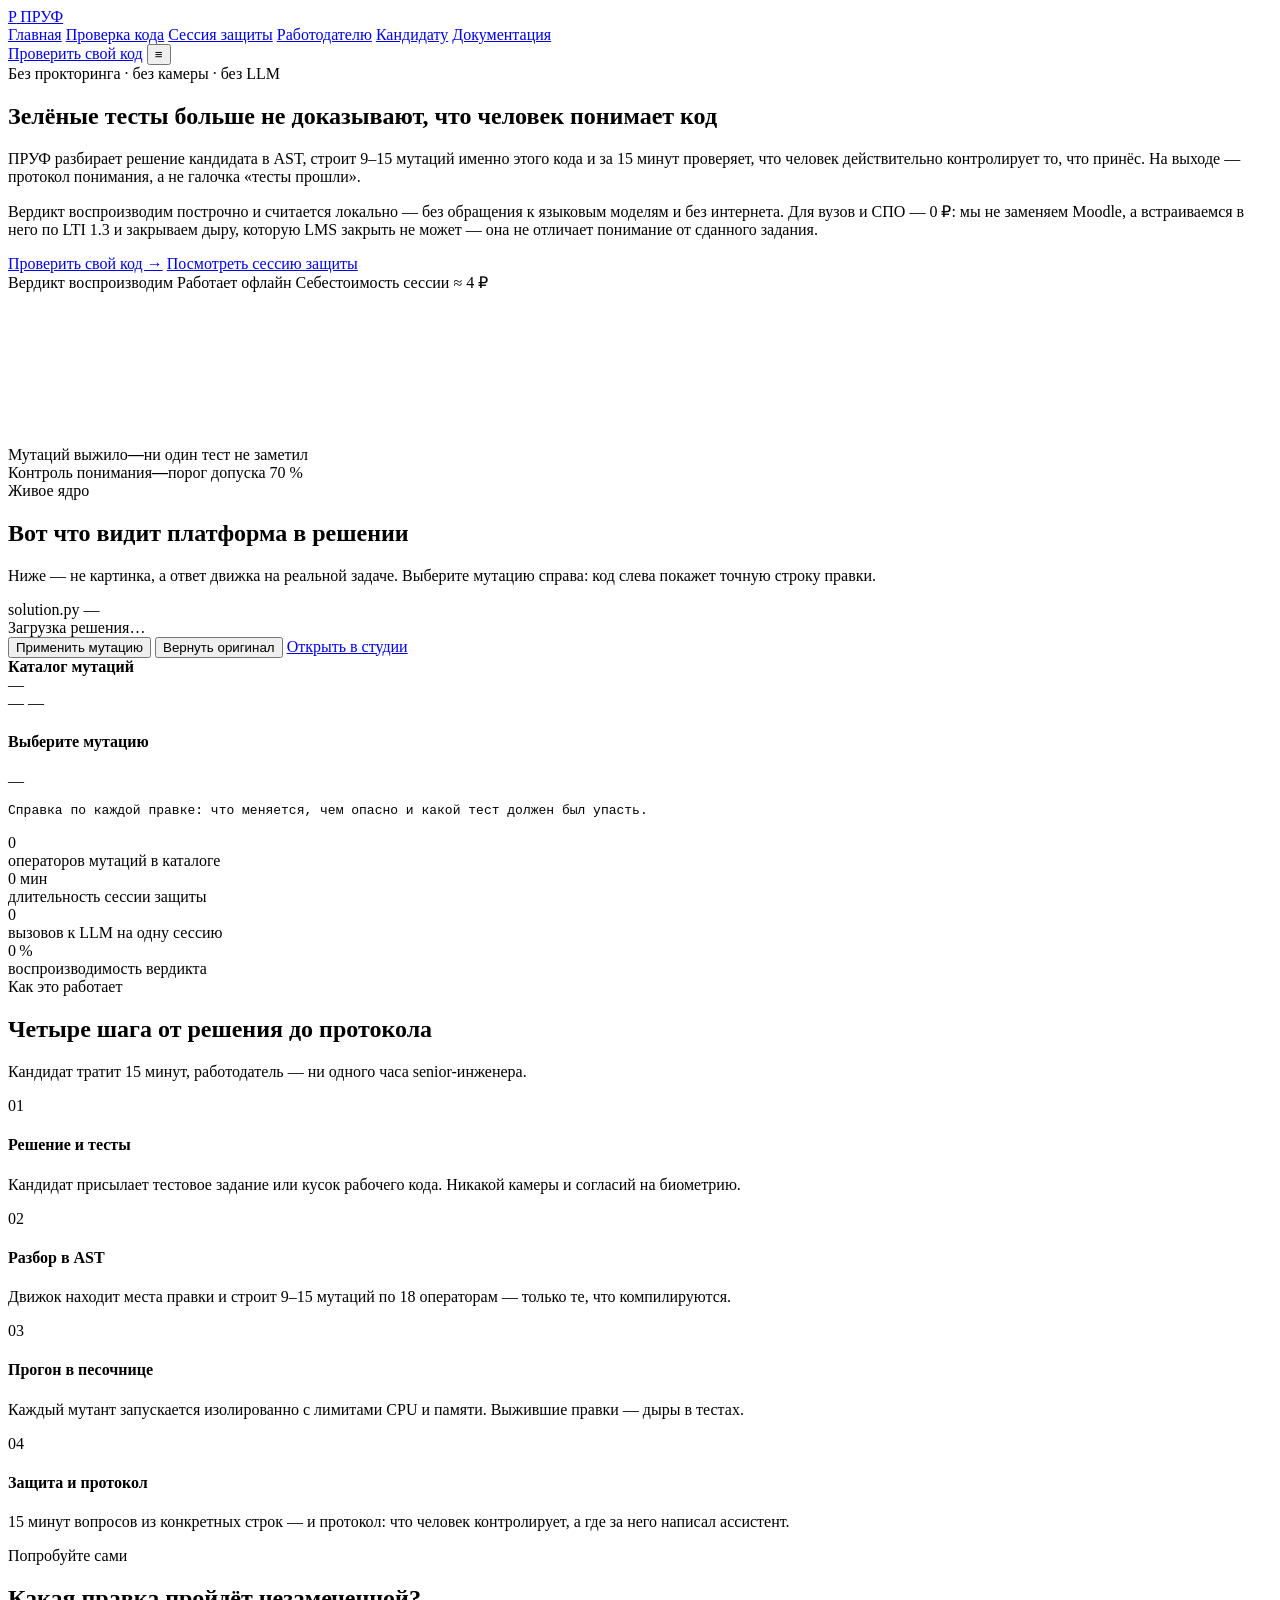
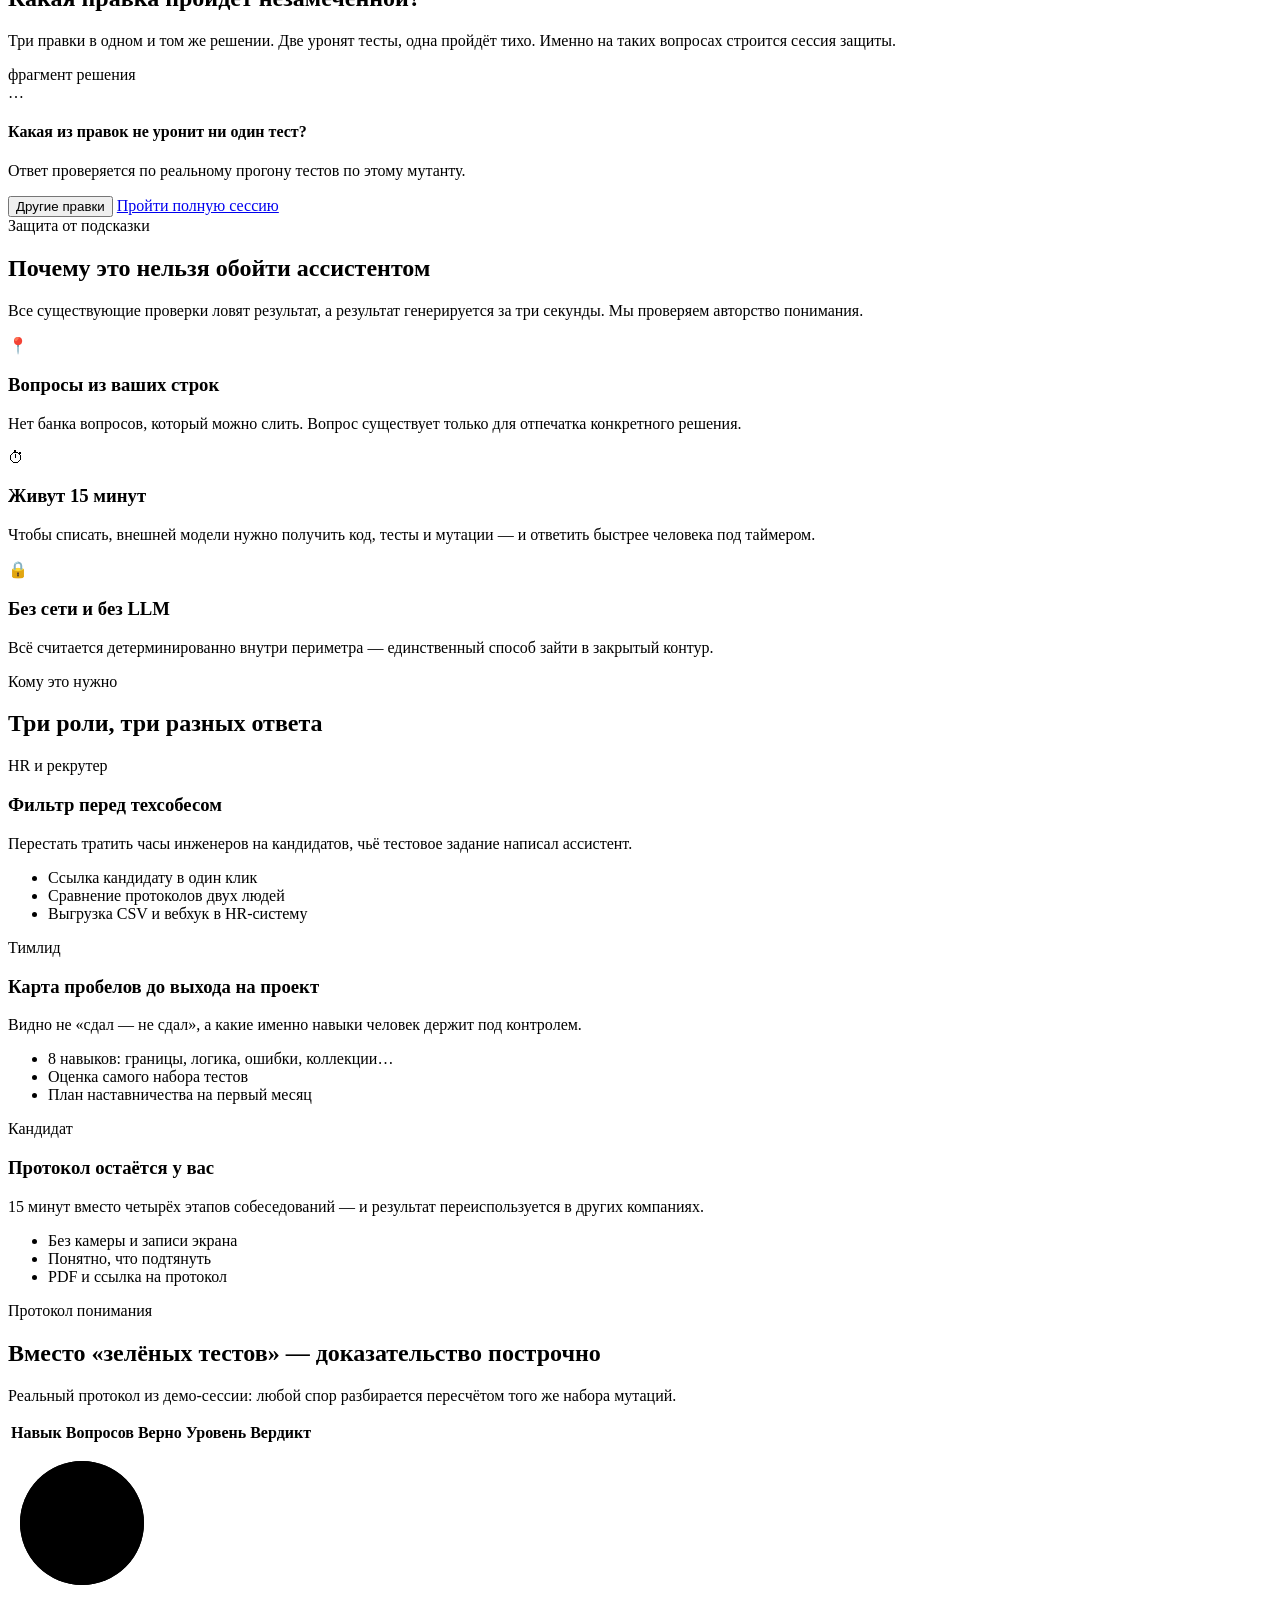
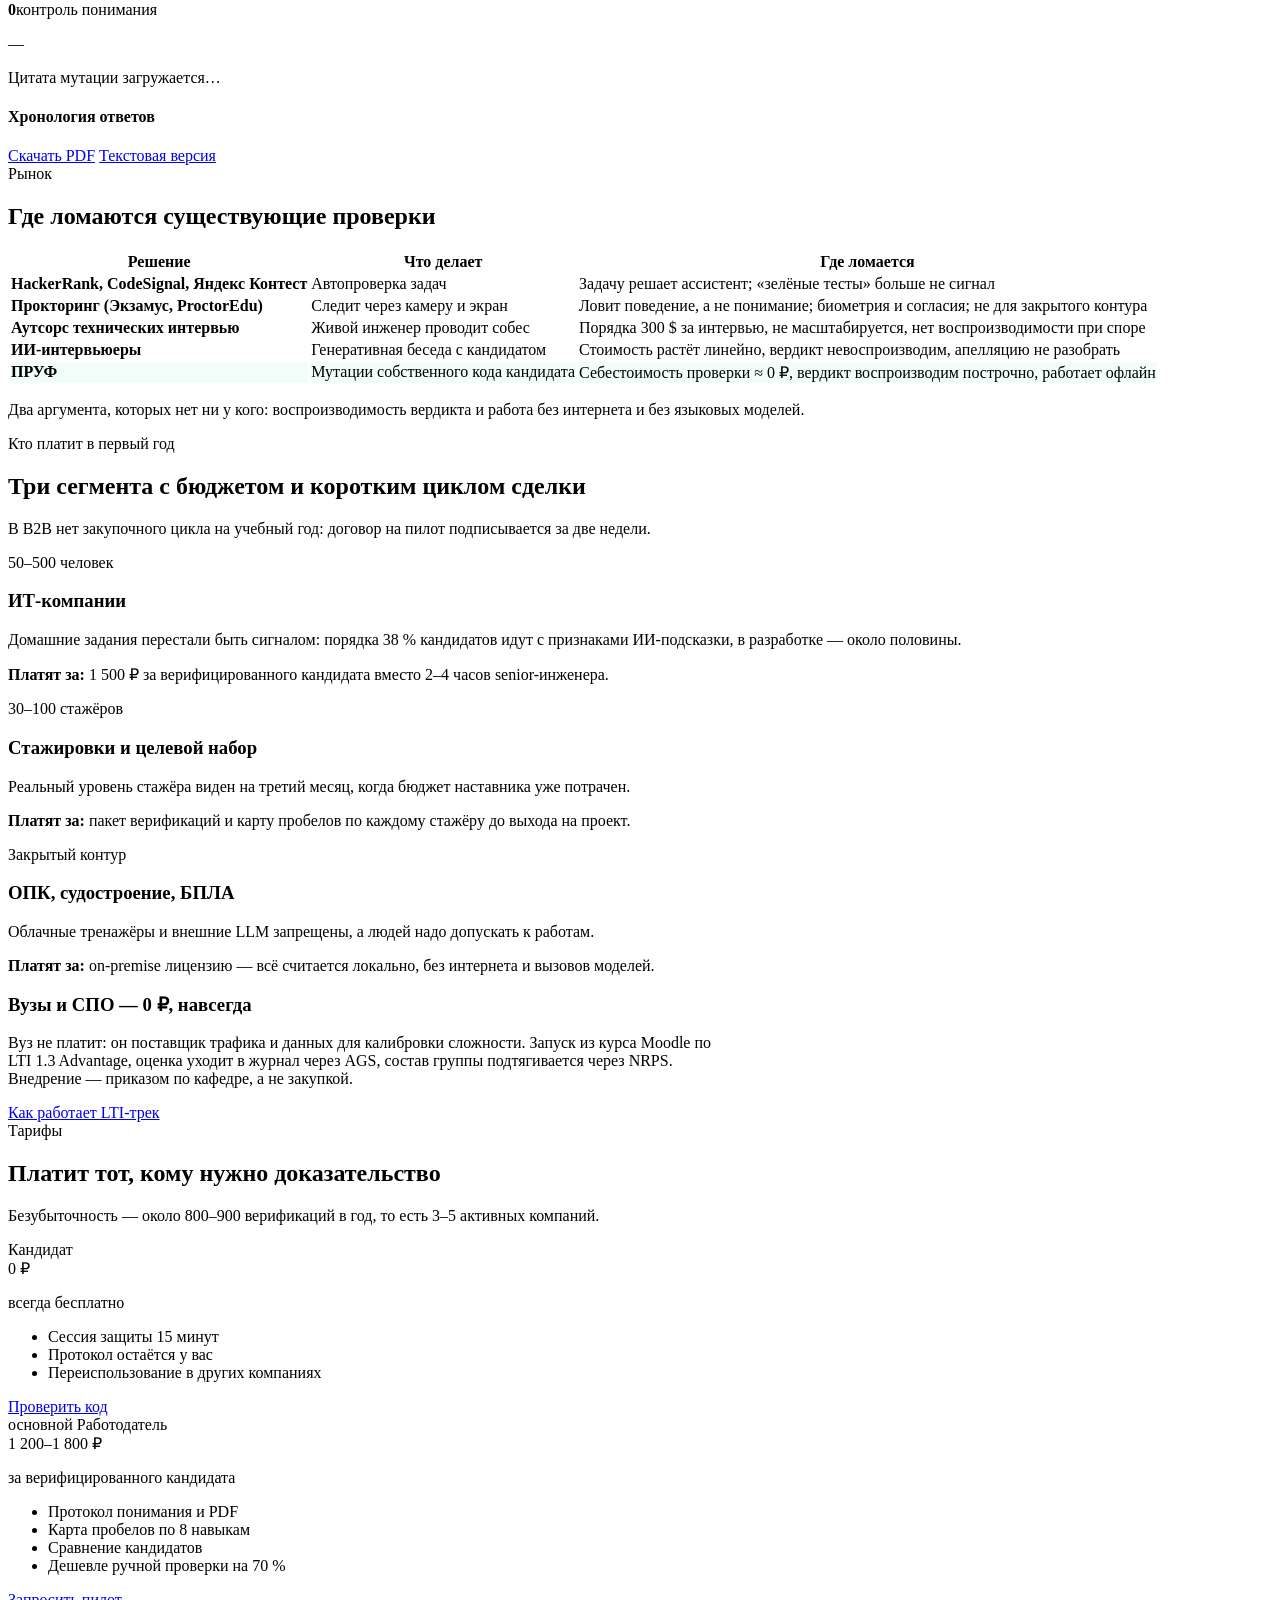
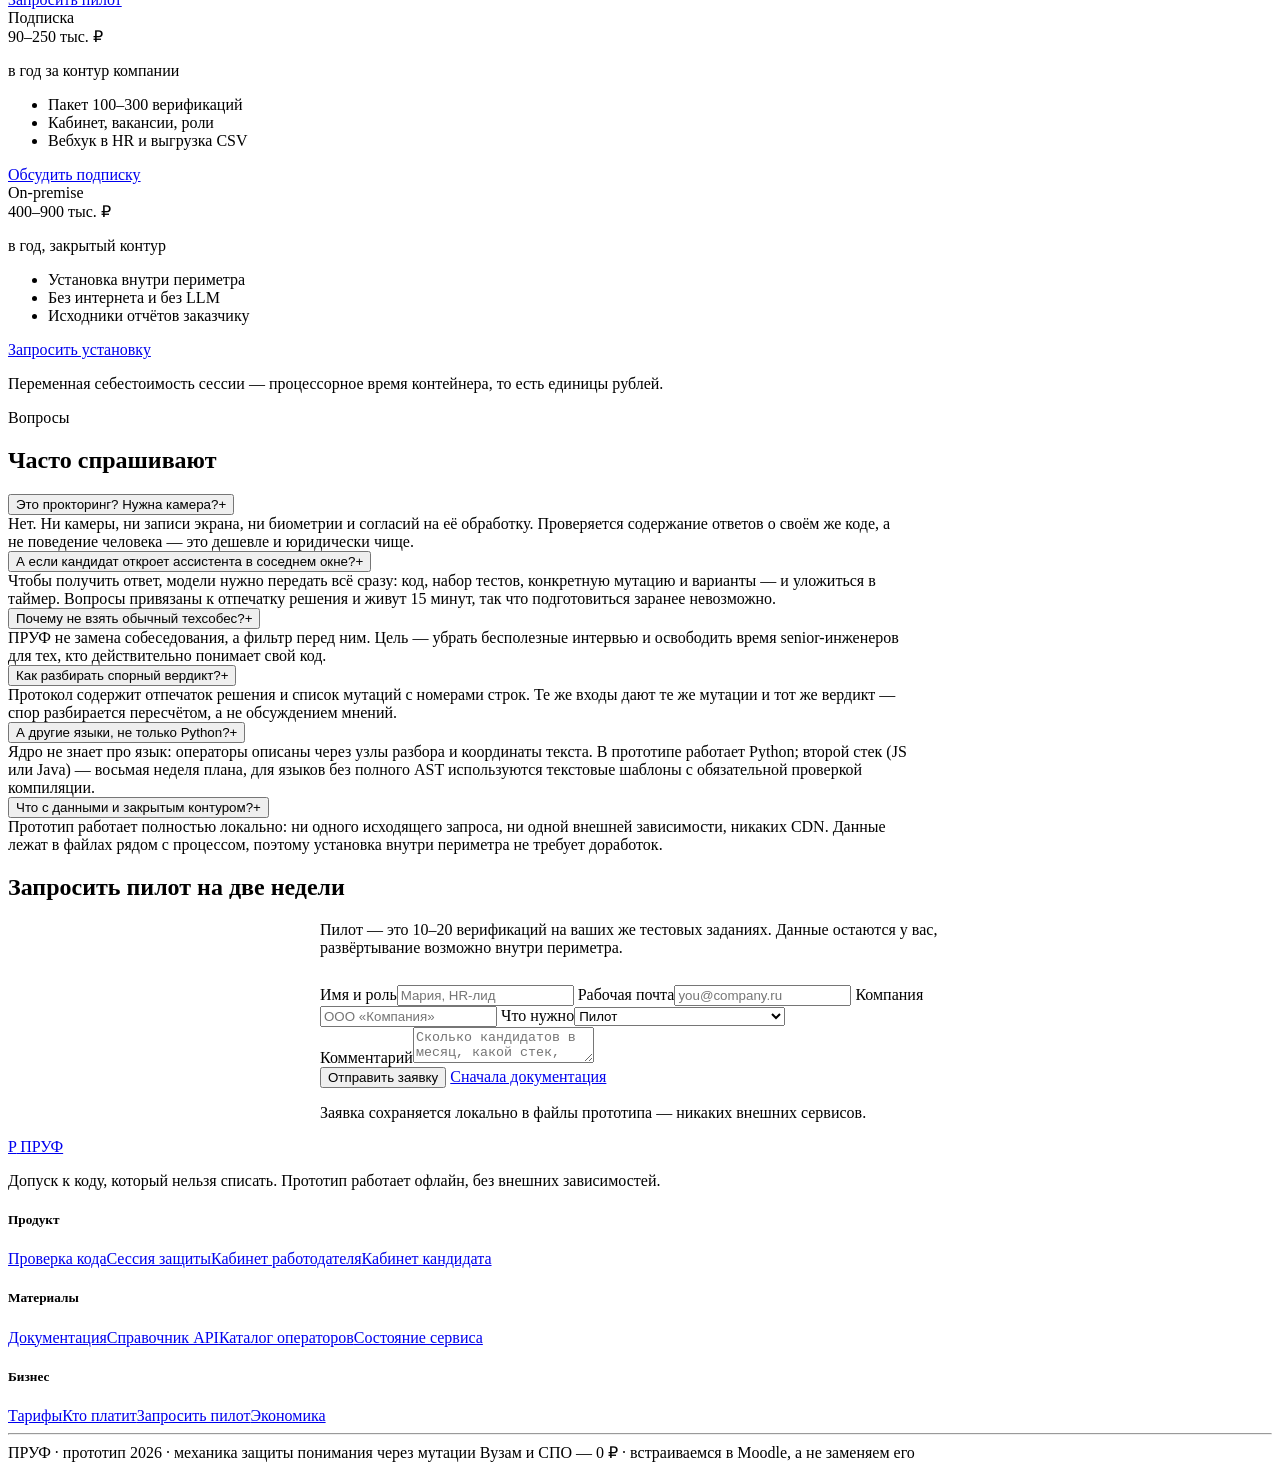
==== commit 96feb2f9: "web: целый лендинг (3D, живые мутации, тарифы, заявка) + журнал прогресса" ====
--- a/web/index.html
+++ b/web/index.html
@@ -17,8 +17,8 @@
 			<a class="nav-link" href="/index.html">Главная</a>
 			<a class="nav-link" href="/studio.html">Проверка кода</a>
 			<a class="nav-link" href="/session.html?demo=1">Сессия защиты</a>
-			<a class="nav-link" href="/employer.html">Кабинет работодателя</a>
-			<a class="nav-link" href="/candidate.html">Кабинет кандидата</a>
+			<a class="nav-link" href="/employer.html">Работодателю</a>
+			<a class="nav-link" href="/candidate.html">Кандидату</a>
 			<a class="nav-link" href="/docs.html">Документация</a>
 		</nav>
 		<a class="btn btn-primary btn-sm" href="/studio.html">Проверить свой код</a>
@@ -28,14 +28,14 @@
 
 <main>
 
-<!-- ------------------------------------------------------------------ hero -->
+<!-- hero -->
 <section class="hero">
 	<div class="container hero-grid">
 		<div class="hero-copy reveal">
 			<span class="badge mb-24"><span class="dot"></span> Без прокторинга · без камеры · без LLM</span>
 			<h1>Зелёные тесты больше не доказывают, <span class="grad-red">что человек понимает код</span></h1>
 			<p class="lead hero-sub">ПРУФ разбирает решение кандидата в AST, строит 9–15 мутаций именно этого кода и за 15 минут проверяет, что человек действительно контролирует то, что принёс. На выходе — протокол понимания, а не галочка «тесты прошли».</p>
-			<p class="muted hero-sub">Вердикт воспроизводим построчно и считается локально — без обращения к языковым моделям и без интернета. Для вузов и СПО — 0&nbsp;₽: мы не заменяем Moodle, а встраиваемся в него по LTI&nbsp;1.3 и закрываем дыру, которую LMS закрыть не может: она не отличает понимание от сданного задания.</p>
+			<p class="muted hero-sub">Вердикт воспроизводим построчно и считается локально — без обращения к языковым моделям и без интернета. Для вузов и СПО — 0&nbsp;₽: мы не заменяем Moodle, а встраиваемся в него по LTI&nbsp;1.3 и закрываем дыру, которую LMS закрыть не может — она не отличает понимание от сданного задания.</p>
 			<div class="hero-cta">
 				<a class="btn btn-primary btn-lg" href="/studio.html">Проверить свой код →</a>
 				<a class="btn btn-ghost btn-lg" href="/session.html?demo=1">Посмотреть сессию защиты</a>
@@ -52,18 +52,18 @@
 				<div class="gl-fallback" aria-hidden="true"><span></span><span></span><span></span></div>
 			</div>
 			<div class="hero-float hero-float-1"><span class="tiny dim">Мутаций выжило</span><b class="u-red" id="floatSurvived">—</b><span class="tiny dim">ни один тест не заметил</span></div>
-			<div class="hero-float hero-float-2"><span class="tiny dim">Контроль понимания</span><b class="u-teal" id="floatControl">—</b><span class="tiny dim">порог допуска 70 %</span></div>
-		</div>
-	</div>
-</section>
-
-<!-- ------------------------------------------------------------ live demo -->
+			<div class="hero-float hero-float-2"><span class="tiny dim">Контроль понимания</span><b class="u-teal" id="floatControl">—</b><span class="tiny dim">порог допуска 70 %</span></div>
+		</div>
+	</div>
+</section>
+
+<!-- живое ядро -->
 <section class="section" id="live">
 	<div class="container">
 		<div class="section-head reveal">
 			<span class="eyebrow">Живое ядро</span>
 			<h2>Вот что видит платформа в решении</h2>
-			<p class="lead">Ниже — не картинка, а ответ движка на реальной задаче. Выберите мутацию справа — код слева покажет точную строку правки.</p>
+			<p class="lead">Ниже — не картинка, а ответ движка на реальной задаче. Выберите мутацию справа: код слева покажет точную строку правки.</p>
 		</div>
 		<div class="grid grid-2 reveal reveal-d1" style="align-items:start">
 			<div class="code-window">
@@ -92,7 +92,7 @@
 					</div>
 					<div class="mut-list" id="heroMut"><div class="empty"><span class="spin"></span></div></div>
 				</div>
-				<div class="card card-pad-sm" id="heroDetail">
+				<div class="card card-pad-sm">
 					<div class="card-head"><h4 class="card-title" id="heroDetailTitle">Выберите мутацию</h4><span class="mut-status queued" id="heroDetailStatus">—</span></div>
 					<pre class="diff" id="heroDetailDiff">Справка по каждой правке: что меняется, чем опасно и какой тест должен был упасть.</pre>
 					<p class="small muted mt-16 mb-0" id="heroDetailNote"></p>
@@ -102,19 +102,19 @@
 	</div>
 </section>
 
-<!-- ---------------------------------------------------------------- stats -->
+<!-- счётчики -->
 <section class="section-sm">
 	<div class="container">
 		<div class="stat-strip reveal">
 			<div class="stat"><div class="stat-num"><span data-count="18">0</span></div><div class="stat-label">операторов мутаций в каталоге</div></div>
 			<div class="stat"><div class="stat-num"><span data-count="15">0</span> мин</div><div class="stat-label">длительность сессии защиты</div></div>
-			<div class="stat"><div class="stat-num"><span data-count="0">0</span> ₽</div><div class="stat-label">вызовов к LLM на одну сессию</div></div>
-			<div class="stat"><div class="stat-num"><span data-count="100">0</span> %</div><div class="stat-label">воспроизводимость вердикта</div></div>
-		</div>
-	</div>
-</section>
-
-<!-- ------------------------------------------------------------ how it works -->
+			<div class="stat"><div class="stat-num"><span data-count="0">0</span></div><div class="stat-label">вызовов к LLM на одну сессию</div></div>
+			<div class="stat"><div class="stat-num"><span data-count="100">0</span>&thinsp;%</div><div class="stat-label">воспроизводимость вердикта</div></div>
+		</div>
+	</div>
+</section>
+
+<!-- как работает -->
 <section class="section" id="how">
 	<div class="container">
 		<div class="section-head is-center reveal">
@@ -123,15 +123,15 @@
 			<p class="lead">Кандидат тратит 15 минут, работодатель — ни одного часа senior-инженера.</p>
 		</div>
 		<div class="steps">
-			<div class="step reveal"><div class="step-num">01</div><h4>Решение и тесты</h4><p>Кандидат присылает тестовое задание или кусок рабочего кода. Никакой регистрации с камерой и согласий на биометрию.</p></div>
-			<div class="step reveal reveal-d1"><div class="step-num">02</div><h4>Разбор в AST</h4><p>Движок находит места для правки и строит 9–15 мутаций по 18 операторам — только те, что компилируются.</p></div>
-			<div class="step reveal reveal-d2"><div class="step-num">03</div><h4>Прогон в песочнице</h4><p>Каждый мутант запускается в изолированном процессе с лимитами CPU и памяти. Выжившие правки — дыры в тестах.</p></div>
+			<div class="step reveal"><div class="step-num">01</div><h4>Решение и тесты</h4><p>Кандидат присылает тестовое задание или кусок рабочего кода. Никакой камеры и согласий на биометрию.</p></div>
+			<div class="step reveal reveal-d1"><div class="step-num">02</div><h4>Разбор в AST</h4><p>Движок находит места правки и строит 9–15 мутаций по 18 операторам — только те, что компилируются.</p></div>
+			<div class="step reveal reveal-d2"><div class="step-num">03</div><h4>Прогон в песочнице</h4><p>Каждый мутант запускается изолированно с лимитами CPU и памяти. Выжившие правки — дыры в тестах.</p></div>
 			<div class="step reveal reveal-d3"><div class="step-num">04</div><h4>Защита и протокол</h4><p>15 минут вопросов из конкретных строк — и протокол: что человек контролирует, а где за него написал ассистент.</p></div>
 		</div>
 	</div>
 </section>
 
-<!-- -------------------------------------------------------------- try it -->
+<!-- интерактив -->
 <section class="section" id="try">
 	<div class="container">
 		<div class="section-head reveal">
@@ -146,7 +146,7 @@
 			</div>
 			<div class="card">
 				<h4 id="tryPrompt">Какая из правок не уронит ни один тест?</h4>
-				<p class="small muted">Нажмите вариант — ответ проверяется по реальному прогону тестов по этому мутанту.</p>
+				<p class="small muted">Ответ проверяется по реальному прогону тестов по этому мутанту.</p>
 				<div class="try-options" id="tryOptions"><div class="empty"><span class="spin"></span></div></div>
 				<div class="try-result hidden" id="tryResult"></div>
 				<div class="row mt-16">
@@ -158,7 +158,7 @@
 	</div>
 </section>
 
-<!-- ---------------------------------------------------------- why unbeatable -->
+<!-- почему нельзя обойти -->
 <section class="section">
 	<div class="container">
 		<div class="section-head reveal">
@@ -174,7 +174,7 @@
 	</div>
 </section>
 
-<!-- ------------------------------------------------------------- audiences -->
+<!-- аудитории -->
 <section class="section">
 	<div class="container">
 		<div class="section-head reveal"><span class="eyebrow">Кому это нужно</span><h2>Три роли, три разных ответа</h2></div>
@@ -183,7 +183,7 @@
 				<span class="chip chip-red">HR и рекрутер</span>
 				<h3 class="mt-16">Фильтр перед техсобесом</h3>
 				<p class="muted mb-0">Перестать тратить часы инженеров на кандидатов, чьё тестовое задание написал ассистент.</p>
-				<ul><li>Ссылка кандидату в один клик</li><li>Сравнение протоколов двух людей</li><li>Выгрузка в CSV и вебхук в HR-систему</li></ul>
+				<ul><li>Ссылка кандидату в один клик</li><li>Сравнение протоколов двух людей</li><li>Выгрузка CSV и вебхук в HR-систему</li></ul>
 			</div>
 			<div class="aud-card reveal reveal-d1" style="--accent:#4c9dff">
 				<span class="chip chip-blue">Тимлид</span>
@@ -195,13 +195,13 @@
 				<span class="chip chip-teal">Кандидат</span>
 				<h3 class="mt-16">Протокол остаётся у вас</h3>
 				<p class="muted mb-0">15 минут вместо четырёх этапов собеседований — и результат переиспользуется в других компаниях.</p>
-				<ul><li>Без камеры и записи экрана</li><li>Понятно, что подтянуть</li><li>PDF и публичная ссылка на протокол</li></ul>
-			</div>
-		</div>
-	</div>
-</section>
-
-<!-- -------------------------------------------------------------- protocol -->
+				<ul><li>Без камеры и записи экрана</li><li>Понятно, что подтянуть</li><li>PDF и ссылка на протокол</li></ul>
+			</div>
+		</div>
+	</div>
+</section>
+
+<!-- протокол -->
 <section class="section" id="protocol">
 	<div class="container">
 		<div class="section-head reveal">
@@ -238,7 +238,7 @@
 	</div>
 </section>
 
-<!-- ------------------------------------------------------------ comparison -->
+<!-- конкуренты -->
 <section class="section">
 	<div class="container">
 		<div class="section-head reveal"><span class="eyebrow">Рынок</span><h2>Где ломаются существующие проверки</h2></div>
@@ -258,7 +258,7 @@
 	</div>
 </section>
 
-<!-- ------------------------------------------------------------- who pays -->
+<!-- кто платит -->
 <section class="section" id="payers">
 	<div class="container">
 		<div class="section-head reveal"><span class="eyebrow">Кто платит в первый год</span><h2>Три сегмента с бюджетом и коротким циклом сделки</h2><p class="lead">В B2B нет закупочного цикла на учебный год: договор на пилот подписывается за две недели.</p></div>
@@ -294,7 +294,7 @@
 	</div>
 </section>
 
-<!-- --------------------------------------------------------------- pricing -->
+<!-- тарифы -->
 <section class="section" id="pricing">
 	<div class="container">
 		<div class="section-head is-center reveal"><span class="eyebrow">Тарифы</span><h2>Платит тот, кому нужно доказательство</h2><p class="lead" id="priceIntro">Безубыточность — около 800–900 верификаций в год, то есть 3–5 активных компаний.</p></div>
@@ -333,13 +333,13 @@
 	</div>
 </section>
 
-<!-- ------------------------------------------------------------------- faq -->
+<!-- FAQ -->
 <section class="section" id="faq">
 	<div class="container" style="max-width:900px">
 		<div class="section-head is-center reveal"><span class="eyebrow">Вопросы</span><h2>Часто спрашивают</h2></div>
 		<div class="faq reveal reveal-d1">
-			<div class="faq-item"><button class="faq-q" type="button">Это прокторинг? Нужна камера?<span class="mark">+</span></button><div class="faq-a"><div>Нет. Ни камеры, ни записи экрана, ни биометрии и согласий на обработку биометрических данных. Проверяется содержание ответов о своём же коде, а не поведение человека. Это дешевле и юридически чище.</div></div></div>
-			<div class="faq-item"><button class="faq-q" type="button">А если кандидат откроет ассистента в соседнем окне?<span class="mark">+</span></button><div class="faq-a"><div>Чтобы получить ответ, модели нужно передать всё сразу: код, набор тестов, конкретную мутацию и варианты — и уложиться в таймер. Вопросы привязаны к отпечатку решения и живут 15 минут, так что заранее подготовиться невозможно.</div></div></div>
+			<div class="faq-item"><button class="faq-q" type="button">Это прокторинг? Нужна камера?<span class="mark">+</span></button><div class="faq-a"><div>Нет. Ни камеры, ни записи экрана, ни биометрии и согласий на её обработку. Проверяется содержание ответов о своём же коде, а не поведение человека — это дешевле и юридически чище.</div></div></div>
+			<div class="faq-item"><button class="faq-q" type="button">А если кандидат откроет ассистента в соседнем окне?<span class="mark">+</span></button><div class="faq-a"><div>Чтобы получить ответ, модели нужно передать всё сразу: код, набор тестов, конкретную мутацию и варианты — и уложиться в таймер. Вопросы привязаны к отпечатку решения и живут 15 минут, так что подготовиться заранее невозможно.</div></div></div>
 			<div class="faq-item"><button class="faq-q" type="button">Почему не взять обычный техсобес?<span class="mark">+</span></button><div class="faq-a"><div>ПРУФ не замена собеседования, а фильтр перед ним. Цель — убрать бесполезные интервью и освободить время senior-инженеров для тех, кто действительно понимает свой код.</div></div></div>
 			<div class="faq-item"><button class="faq-q" type="button">Как разбирать спорный вердикт?<span class="mark">+</span></button><div class="faq-a"><div>Протокол содержит отпечаток решения и список мутаций с номерами строк. Те же входы дают те же мутации и тот же вердикт — спор разбирается пересчётом, а не обсуждением мнений.</div></div></div>
 			<div class="faq-item"><button class="faq-q" type="button">А другие языки, не только Python?<span class="mark">+</span></button><div class="faq-a"><div>Ядро не знает про язык: операторы описаны через узлы разбора и координаты текста. В прототипе работает Python; второй стек (JS или Java) — восьмая неделя плана, для языков без полного AST используются текстовые шаблоны с обязательной проверкой компиляции.</div></div></div>
@@ -348,9 +348,55 @@
 	</div>
 </section>
 
-<!-- ------------------------------------------------------------------ lead -->
+<!-- заявка -->
 <section class="section" id="lead">
 	<div class="container">
 		<div class="cta-band reveal">
 			<h2 class="mb-16">Запросить пилот на две недели</h2>
-			<p class="lead" style="max-width:640px;margin:0 auto 28px">Пилот — это 10–20 верификаций на ваших же тестовых заданиях. Данные остаются у вас, развёртывание возможно вн+			<p class="lead" style="max-width:640px;margin:0 auto 28px">Пилот — это 10–20 верификаций на ваших же тестовых заданиях. Данные остаются у вас, развёртывание возможно внутри периметра.</p>
+			<form id="leadForm" style="max-width:640px;margin:0 auto;text-align:left">
+				<div class="grid grid-2" style="gap:14px">
+					<label class="field"><span>Имя и роль</span><input class="input" id="leadName" name="name" required placeholder="Мария, HR-лид" /></label>
+					<label class="field"><span>Рабочая почта</span><input class="input" id="leadEmail" name="email" type="email" required placeholder="you@company.ru" /></label>
+					<label class="field"><span>Компания</span><input class="input" id="leadCompany" name="company" placeholder="ООО «Компания»" /></label>
+					<label class="field"><span>Что нужно</span><select class="select" id="leadPlan" name="plan"><option>Пилот</option><option>Подписка компании</option><option>On-premise в закрытый контур</option><option>Вузовский трек (0 ₽)</option></select></label>
+				</div>
+				<label class="field"><span>Комментарий</span><textarea class="textarea" id="leadComment" name="comment" placeholder="Сколько кандидатов в месяц, какой стек, есть ли ограничения по контуру"></textarea></label>
+				<div class="row">
+					<button class="btn btn-primary btn-lg" id="leadSubmit" type="submit">Отправить заявку</button>
+					<a class="btn btn-quiet" href="/docs.html">Сначала документация</a>
+				</div>
+				<p class="small dim mt-16 mb-0" id="leadStatus">Заявка сохраняется локально в файлы прототипа — никаких внешних сервисов.</p>
+			</form>
+		</div>
+	</div>
+</section>
+
+</main>
+
+<footer class="footer">
+	<div class="container">
+		<div class="grid grid-4">
+			<div>
+				<a class="logo mb-16" href="/index.html"><span class="logo-mark">P</span> ПРУФ</a>
+				<p class="small dim">Допуск к коду, который нельзя списать. Прототип работает офлайн, без внешних зависимостей.</p>
+			</div>
+			<div><h5>Продукт</h5><a href="/studio.html">Проверка кода</a><a href="/session.html?demo=1">Сессия защиты</a><a href="/employer.html">Кабинет работодателя</a><a href="/candidate.html">Кабинет кандидата</a></div>
+			<div><h5>Материалы</h5><a href="/docs.html">Документация</a><a href="/docs.html#api">Справочник API</a><a href="/docs.html#operators">Каталог операторов</a><a href="/api/health">Состояние сервиса</a></div>
+			<div><h5>Бизнес</h5><a href="#pricing">Тарифы</a><a href="#payers">Кто платит</a><a href="#lead">Запросить пилот</a><a href="/docs.html#economics">Экономика</a></div>
+		</div>
+		<hr class="divider" />
+		<div class="row-between small dim">
+			<span>ПРУФ · прототип 2026 · механика защиты понимания через мутации</span>
+			<span>Вузам и СПО — 0 ₽ · встраиваемся в Moodle, а не заменяем его</span>
+		</div>
+	</div>
+</footer>
+
+<div class="toast-wrap"></div>
+
+<script src="/js/app.js"></script>
+<script src="/js/gl.js"></script>
+<script src="/js/landing.js"></script>
+</body>
+</html>
